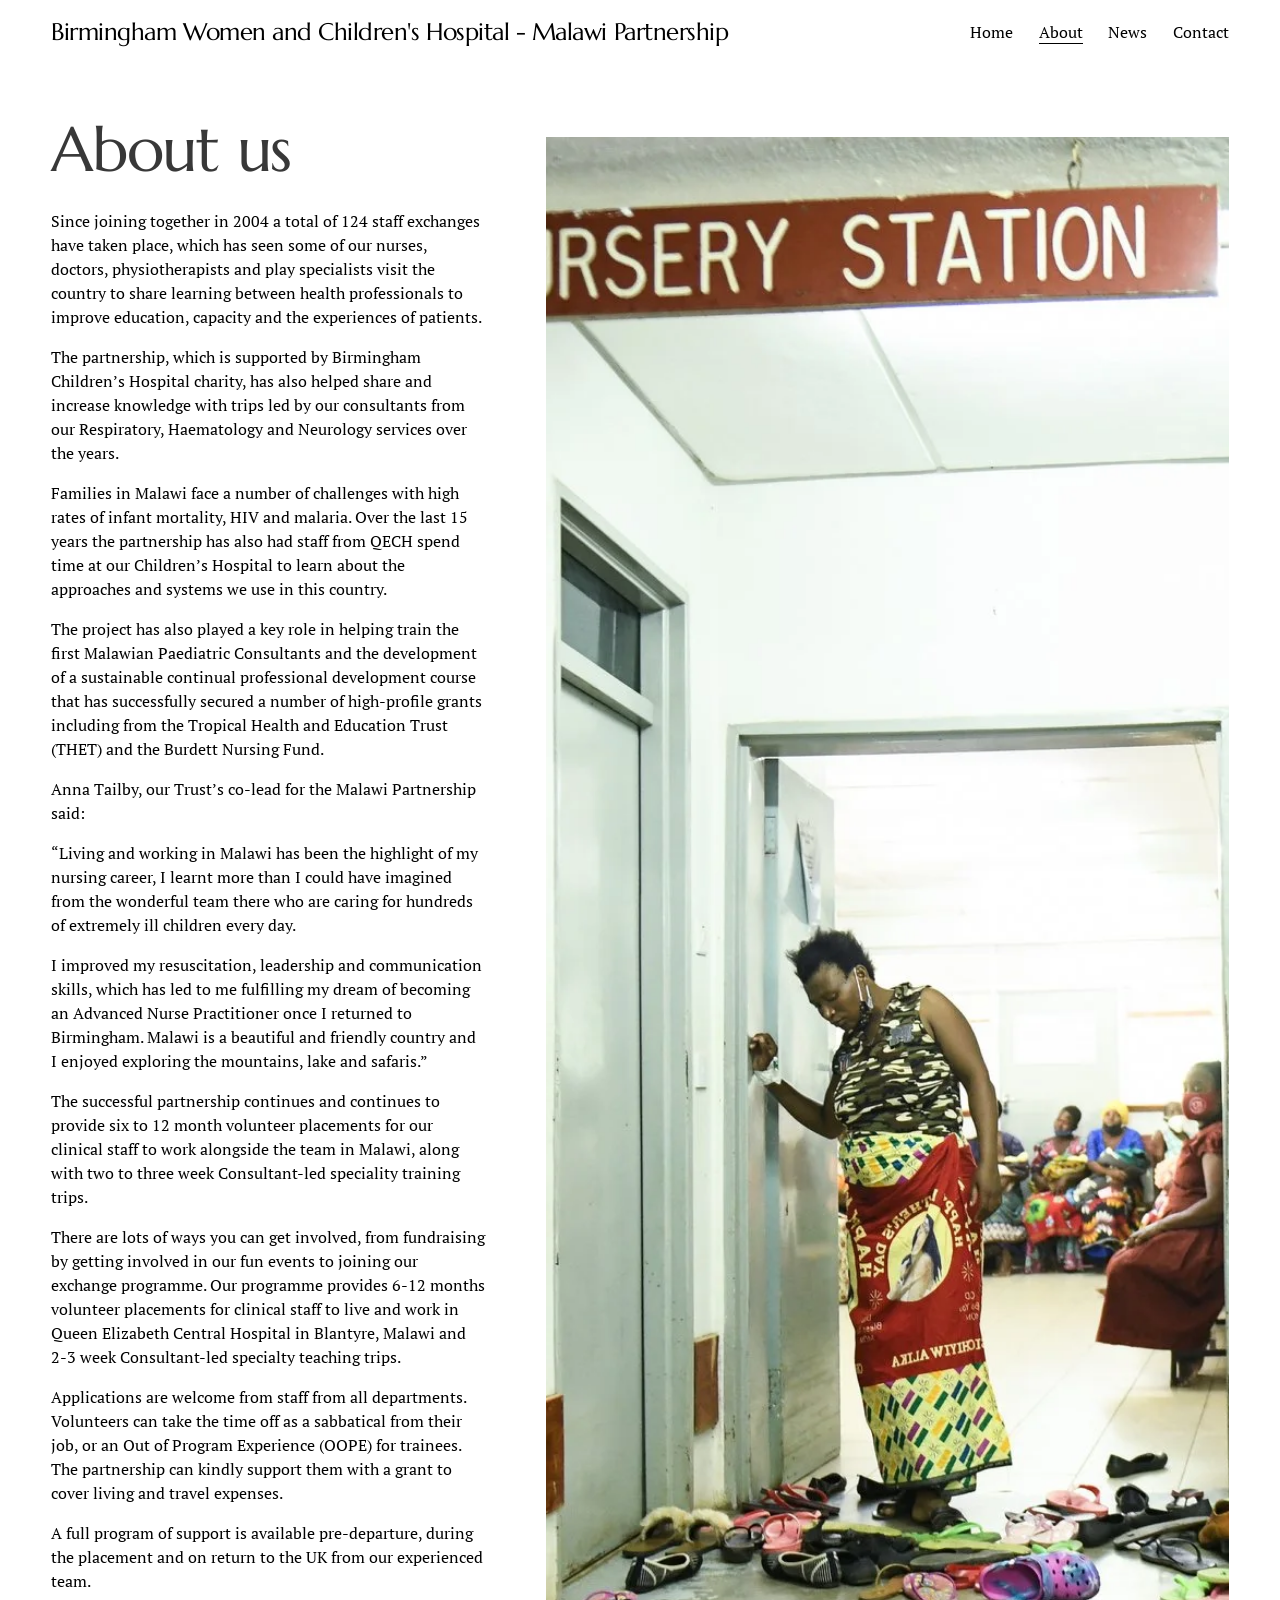
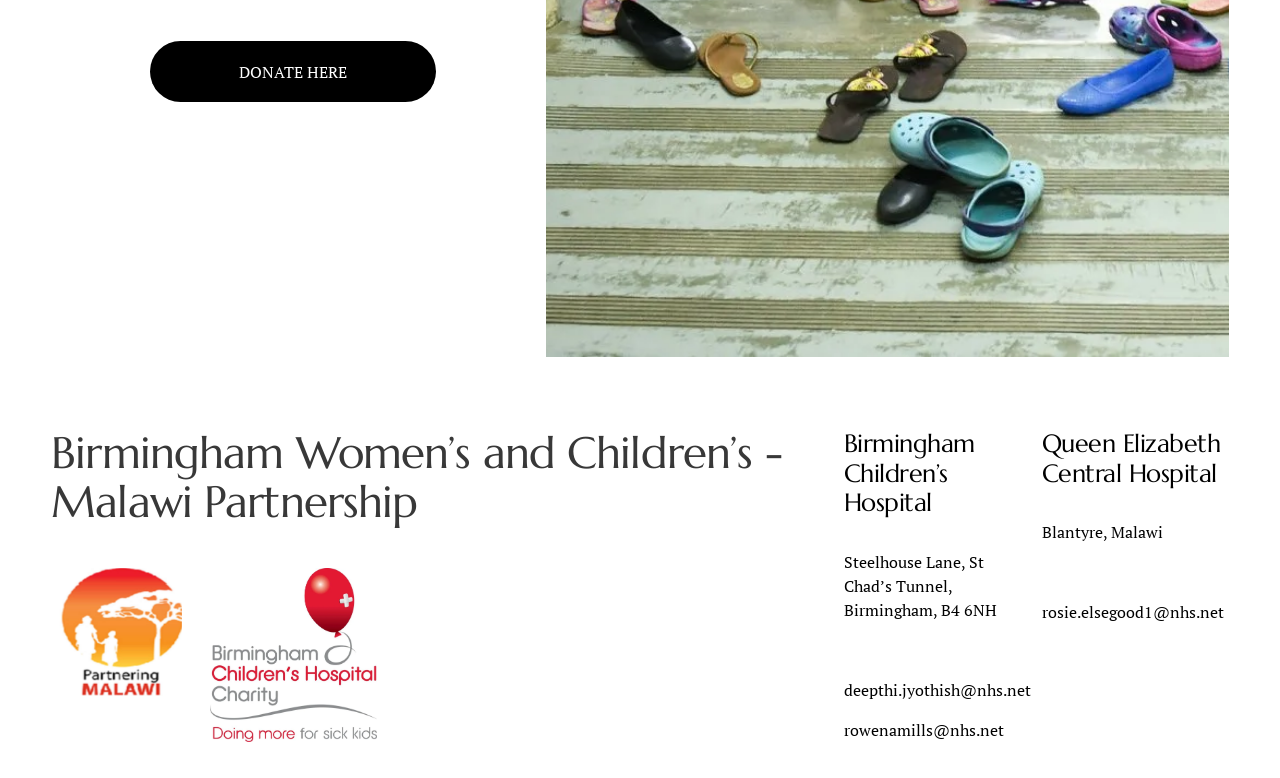
==== about.html @ 6887bc65 "First commit" ====
<!doctype html>
<html xmlns:og="http://opengraphprotocol.org/schema/" xmlns:fb="http://www.facebook.com/2008/fbml" lang="en-GB"  >
  <head>
	<base href="">
	<script src="js/rerouter.js"></script>
    <meta http-equiv="X-UA-Compatible" content="IE=edge,chrome=1">
    <meta name="viewport" content="width=device-width, initial-scale=1">
    <!-- birmingham-malawi-partnership -->

<meta charset="utf-8" />
<title>About &mdash; Birmingham Women and Children&#39;s Hospital - Malawi Partnership</title>
<meta http-equiv="Accept-CH" content="Sec-CH-UA-Platform-Version, Sec-CH-UA-Model" /><link rel="icon" type="image/x-icon" href="https://assets.squarespace.com/universal/default-favicon.ico"/>
<link rel="canonical" href="https://www.birmingham-malawi-partnership.org/about"/>
<meta property="og:site_name" content="Birmingham Women and Children's Hospital - Malawi Partnership"/>
<meta property="og:title" content="About &mdash; Birmingham Women and Children&#39;s Hospital - Malawi Partnership"/>
<meta property="og:url" content="https://www.birmingham-malawi-partnership.org/about"/>
<meta property="og:type" content="website"/>
<meta itemprop="name" content="About — Birmingham Women and Children's Hospital - Malawi Partnership"/>
<meta itemprop="url" content="https://www.birmingham-malawi-partnership.org/about"/>
<meta name="twitter:title" content="About — Birmingham Women and Children's Hospital - Malawi Partnership"/>
<meta name="twitter:url" content="https://www.birmingham-malawi-partnership.org/about"/>
<meta name="twitter:card" content="summary"/>
<meta name="description" content="" />
<link rel="preconnect" href="https://images.squarespace-cdn.com">
<link rel="preconnect" href="https://fonts.gstatic.com" crossorigin>
<link rel="stylesheet" href="https://fonts.googleapis.com/css2?family=PT+Serif:ital,wght@0,400;0,700;1,400;1,700&family=Marcellus:ital,wght@0,400"><script type="text/javascript"  defer="true" nomodule="nomodule" src="js/legacy.js"></script>
<script type="text/javascript"  defer="true" src="js/modern.js"></script>
<script data-name="static-context">Static = window.Static || {}; Static.SQUARESPACE_CONTEXT = {"betaFeatureFlags":["scripts_defer","i18n_beta_website_locales","marketing_automations","enable_modernized_pdp_m3_fluid","commerce_product_payment_plan_editing","override_block_styles","campaigns_discount_section_in_automations","campaigns_new_image_layout_picker","modernized-pdp-m2-enabled","member_areas_feature","campaigns_thumbnail_layout","campaigns_table_v2","output_template_css_assets","campaigns_import_discounts","nested_categories","campaigns_discount_section_in_blasts","enable_modernized_pdp_m3_layout_ux","new_stacked_index","contacts_and_campaigns_redesign","campaigns_merch_state","marketing_landing_page","supports_versioned_template_assets","enable_form_submission_trigger"],"facebookAppId":"314192535267336","facebookApiVersion":"v6.0","rollups":{"squarespace-announcement-bar":{"js":"js/announcement-bar-b056928bddd21684-min.en-us.js"},"squarespace-audio-player":{"css":"css/audio-player-b05f5197a871c566-min.en-us.css","js":"js/audio-player-49efcf65f7ca7399-min.en-us.js"},"squarespace-blog-collection-list":{"css":"css/blog-collection-list-b4046463b72f34e2-min.en-us.css","js":"js/blog-collection-list-d5bd5d2a1524b858-min.en-us.js"},"squarespace-calendar-block-renderer":{"css":"css/calendar-block-renderer-c3fef2a497c8e56b-min.en-us.css","js":"js/calendar-block-renderer-0735ecef0ff58c21-min.en-us.js"},"squarespace-chartjs-helpers":{"css":"css/chartjs-helpers-96b256171ee039c1-min.en-us.css","js":"js/chartjs-helpers-0f6610ea3f198027-min.en-us.js"},"squarespace-comments":{"css":"css/comments-8e298f33f95e082a-min.en-us.css","js":"js/comments-f638e1ec9f66542d-min.en-us.js"},"squarespace-custom-css-popup":{"css":"css/custom-css-popup-ff18e0c82ceca947-min.en-us.css","js":"js/custom-css-popup-ec74d344337ee615-min.en-us.js"},"squarespace-dialog":{"css":"css/dialog-86aacd645d83874c-min.en-us.css","js":"js/dialog-59b16cdf99ed257a-min.en-us.js"},"squarespace-events-collection":{"css":"css/events-collection-c3fef2a497c8e56b-min.en-us.css","js":"js/events-collection-2857320e1e5c65a4-min.en-us.js"},"squarespace-form-rendering-utils":{"js":"js/form-rendering-utils-5c7bdd040287ed58-min.en-us.js"},"squarespace-forms":{"css":"css/forms-0afd3c6ac30bbab1-min.en-us.css","js":"js/forms-a2deb49ca271661d-min.en-us.js"},"squarespace-gallery-collection-list":{"css":"css/gallery-collection-list-b4046463b72f34e2-min.en-us.css","js":"js/gallery-collection-list-580b9da0957167a8-min.en-us.js"},"squarespace-image-zoom":{"css":"css/image-zoom-b4046463b72f34e2-min.en-us.css","js":"js/image-zoom-52dbe9048953f4ac-min.en-us.js"},"squarespace-pinterest":{"css":"css/pinterest-b4046463b72f34e2-min.en-us.css","js":"js/pinterest-ae09d87a0586f391-min.en-us.js"},"squarespace-popup-overlay":{"css":"css/popup-overlay-b742b752f5880972-min.en-us.css","js":"js/popup-overlay-f4152c871c9e6340-min.en-us.js"},"squarespace-product-quick-view":{"css":"css/product-quick-view-0afd3c6ac30bbab1-min.en-us.css","js":"js/product-quick-view-a4680169fae27262-min.en-us.js"},"squarespace-products-collection-item-v2":{"css":"css/products-collection-item-v2-b4046463b72f34e2-min.en-us.css","js":"js/products-collection-item-v2-c2ab0e31b1585540-min.en-us.js"},"squarespace-products-collection-list-v2":{"css":"css/products-collection-list-v2-b4046463b72f34e2-min.en-us.css","js":"js/products-collection-list-v2-c476cb19fc080a16-min.en-us.js"},"squarespace-search-page":{"css":"css/search-page-90a67fc09b9b32c6-min.en-us.css","js":"js/search-page-6ca7f7aadef2813f-min.en-us.js"},"squarespace-search-preview":{"js":"js/search-preview-be5a22a80185d3cb-min.en-us.js"},"squarespace-simple-liking":{"css":"css/simple-liking-701bf8bbc05ec6aa-min.en-us.css","js":"js/simple-liking-a5d16f553c1269c6-min.en-us.js"},"squarespace-social-buttons":{"css":"css/social-buttons-95032e5fa98e47a5-min.en-us.css","js":"js/social-buttons-c31a45bc9487f0e7-min.en-us.js"},"squarespace-tourdates":{"css":"css/tourdates-b4046463b72f34e2-min.en-us.css","js":"js/tourdates-073b310093de2c66-min.en-us.js"},"squarespace-website-overlays-manager":{"css":"css/website-overlays-manager-07ea5a4e004e6710-min.en-us.css","js":"js/website-overlays-manager-48cf17dee1b1d1bb-min.en-us.js"}},"pageType":2,"website":{"id":"6856afe173c5ba2dd47fcc22","identifier":"birmingham-malawi-partnership","websiteType":1,"contentModifiedOn":1768298307975,"cloneable":false,"hasBeenCloneable":false,"siteStatus":{},"language":"en-GB","translationLocale":"en-US","formattingLocale":"en-GB","timeZone":"Europe/London","machineTimeZoneOffset":3600000,"timeZoneOffset":3600000,"timeZoneAbbr":"BST","siteTitle":"Birmingham Women and Children's Hospital - Malawi Partnership","fullSiteTitle":"About \u2014 Birmingham Women and Children's Hospital - Malawi Partnership","siteDescription":"","location":{},"shareButtonOptions":{"7":true,"3":true,"4":true,"2":true,"1":true,"6":true,"8":true},"authenticUrl":"https://www.birmingham-malawi-partnership.org","internalUrl":"https://birmingham-malawi-partnership.squarespace.com","baseUrl":"https://www.birmingham-malawi-partnership.org","primaryDomain":"www.birmingham-malawi-partnership.org","sslSetting":3,"isHstsEnabled":true,"typekitId":"","statsMigrated":false,"imageMetadataProcessingEnabled":false,"screenshotId":"c80ab83e7de138c8a69d9ac1f3ed82a0ae70d6155fa1c701d5bd5a575b24253e","captchaSettings":{"enabledForDonations":false},"showOwnerLogin":false},"websiteSettings":{"id":"6856afe173c5ba2dd47fcc24","websiteId":"6856afe173c5ba2dd47fcc22","subjects":[],"country":"GB","state":"SCT","simpleLikingEnabled":true,"mobileInfoBarSettings":{"isContactEmailEnabled":false,"isContactPhoneNumberEnabled":false,"isLocationEnabled":false,"isBusinessHoursEnabled":false},"announcementBarSettings":{},"commentLikesAllowed":true,"commentAnonAllowed":true,"commentThreaded":true,"commentApprovalRequired":false,"commentAvatarsOn":true,"commentSortType":2,"commentFlagThreshold":0,"commentFlagsAllowed":true,"commentEnableByDefault":true,"commentDisableAfterDaysDefault":0,"disqusShortname":"","commentsEnabled":false,"businessHours":{},"storeSettings":{"returnPolicy":null,"termsOfService":null,"privacyPolicy":null,"expressCheckout":false,"continueShoppingLinkUrl":"/","useLightCart":false,"showNoteField":false,"shippingCountryDefaultValue":"US","billToShippingDefaultValue":false,"showShippingPhoneNumber":true,"isShippingPhoneRequired":false,"showBillingPhoneNumber":true,"isBillingPhoneRequired":false,"currenciesSupported":["USD","CAD","GBP","AUD","EUR","CHF","NOK","SEK","DKK","NZD","SGD","MXN","HKD","CZK","ILS","MYR","RUB","PHP","PLN","THB","BRL","ARS","COP","IDR","INR","JPY","ZAR"],"defaultCurrency":"USD","selectedCurrency":"GBP","measurementStandard":1,"showCustomCheckoutForm":false,"checkoutPageMarketingOptInEnabled":true,"enableMailingListOptInByDefault":false,"sameAsRetailLocation":false,"merchandisingSettings":{"scarcityEnabledOnProductItems":false,"scarcityEnabledOnProductBlocks":false,"scarcityMessageType":"DEFAULT_SCARCITY_MESSAGE","scarcityThreshold":10,"multipleQuantityAllowedForServices":true,"restockNotificationsEnabled":false,"restockNotificationsMailingListSignUpEnabled":false,"relatedProductsEnabled":false,"relatedProductsOrdering":"random","soldOutVariantsDropdownDisabled":false,"productComposerOptedIn":false,"productComposerABTestOptedOut":false,"productReviewsEnabled":false},"minimumOrderSubtotalEnabled":false,"minimumOrderSubtotal":{"currency":"GBP","value":"0.00"},"addToCartConfirmationType":2,"isLive":false,"multipleQuantityAllowedForServices":true},"useEscapeKeyToLogin":false,"ssBadgeType":1,"ssBadgePosition":4,"ssBadgeVisibility":1,"ssBadgeDevices":1,"pinterestOverlayOptions":{"mode":"disabled"},"userAccountsSettings":{"loginAllowed":true,"signupAllowed":true}},"cookieSettings":{"isCookieBannerEnabled":false,"isRestrictiveCookiePolicyEnabled":false,"cookieBannerText":"","cookieBannerTheme":"","cookieBannerVariant":"","cookieBannerPosition":"","cookieBannerCtaVariant":"","cookieBannerCtaText":"","cookieBannerAcceptType":"OPT_IN","cookieBannerOptOutCtaText":"","cookieBannerHasOptOut":false,"cookieBannerHasManageCookies":true,"cookieBannerManageCookiesLabel":"","cookieBannerSavedPreferencesText":"","cookieBannerSavedPreferencesLayout":"PILL"},"websiteCloneable":false,"collection":{"title":"About","id":"6856b0da007d3d4b82acdb44","fullUrl":"/about","type":10,"permissionType":1},"subscribed":false,"appDomain":"squarespace.com","templateTweakable":true,"tweakJSON":{"form-use-theme-colors":"true","header-logo-height":"55px","header-mobile-logo-max-height":"30px","header-vert-padding":"1.4vw","header-width":"Inset","maxPageWidth":"1400px","mobile-header-vert-padding":"6vw","pagePadding":"4vw","tweak-blog-alternating-side-by-side-image-aspect-ratio":"1:1 Square","tweak-blog-alternating-side-by-side-image-spacing":"6%","tweak-blog-alternating-side-by-side-meta-spacing":"20px","tweak-blog-alternating-side-by-side-primary-meta":"Categories","tweak-blog-alternating-side-by-side-read-more-spacing":"20px","tweak-blog-alternating-side-by-side-secondary-meta":"Date","tweak-blog-basic-grid-columns":"3","tweak-blog-basic-grid-image-aspect-ratio":"3:2 Standard","tweak-blog-basic-grid-image-spacing":"35px","tweak-blog-basic-grid-meta-spacing":"25px","tweak-blog-basic-grid-primary-meta":"Categories","tweak-blog-basic-grid-read-more-spacing":"20px","tweak-blog-basic-grid-secondary-meta":"Date","tweak-blog-item-custom-width":"50","tweak-blog-item-show-author-profile":"false","tweak-blog-item-width":"Medium","tweak-blog-masonry-columns":"2","tweak-blog-masonry-horizontal-spacing":"30px","tweak-blog-masonry-image-spacing":"20px","tweak-blog-masonry-meta-spacing":"20px","tweak-blog-masonry-primary-meta":"Categories","tweak-blog-masonry-read-more-spacing":"20px","tweak-blog-masonry-secondary-meta":"Date","tweak-blog-masonry-vertical-spacing":"30px","tweak-blog-side-by-side-image-aspect-ratio":"1:1 Square","tweak-blog-side-by-side-image-spacing":"6%","tweak-blog-side-by-side-meta-spacing":"20px","tweak-blog-side-by-side-primary-meta":"Categories","tweak-blog-side-by-side-read-more-spacing":"20px","tweak-blog-side-by-side-secondary-meta":"Date","tweak-blog-single-column-image-spacing":"50px","tweak-blog-single-column-meta-spacing":"30px","tweak-blog-single-column-primary-meta":"Categories","tweak-blog-single-column-read-more-spacing":"15px","tweak-blog-single-column-secondary-meta":"Date","tweak-events-stacked-show-thumbnails":"true","tweak-events-stacked-thumbnail-size":"3:2 Standard","tweak-fixed-header":"false","tweak-fixed-header-style":"Basic","tweak-global-animations-animation-curve":"ease","tweak-global-animations-animation-delay":"0.6s","tweak-global-animations-animation-duration":"0.65s","tweak-global-animations-animation-style":"fade","tweak-global-animations-animation-type":"none","tweak-global-animations-complexity-level":"detailed","tweak-global-animations-enabled":"false","tweak-portfolio-grid-basic-custom-height":"50","tweak-portfolio-grid-overlay-custom-height":"50","tweak-portfolio-hover-follow-acceleration":"10%","tweak-portfolio-hover-follow-animation-duration":"Fast","tweak-portfolio-hover-follow-animation-type":"Fade","tweak-portfolio-hover-follow-delimiter":"Bullet","tweak-portfolio-hover-follow-front":"false","tweak-portfolio-hover-follow-layout":"Inline","tweak-portfolio-hover-follow-size":"50","tweak-portfolio-hover-follow-text-spacing-x":"1.5","tweak-portfolio-hover-follow-text-spacing-y":"1.5","tweak-portfolio-hover-static-animation-duration":"Fast","tweak-portfolio-hover-static-animation-type":"Fade","tweak-portfolio-hover-static-delimiter":"Hyphen","tweak-portfolio-hover-static-front":"true","tweak-portfolio-hover-static-layout":"Inline","tweak-portfolio-hover-static-size":"50","tweak-portfolio-hover-static-text-spacing-x":"1.5","tweak-portfolio-hover-static-text-spacing-y":"1.5","tweak-portfolio-index-background-animation-duration":"Medium","tweak-portfolio-index-background-animation-type":"Fade","tweak-portfolio-index-background-custom-height":"50","tweak-portfolio-index-background-delimiter":"None","tweak-portfolio-index-background-height":"Large","tweak-portfolio-index-background-horizontal-alignment":"Center","tweak-portfolio-index-background-link-format":"Stacked","tweak-portfolio-index-background-persist":"false","tweak-portfolio-index-background-vertical-alignment":"Middle","tweak-portfolio-index-background-width":"Full","tweak-transparent-header":"true"},"templateId":"5c5a519771c10ba3470d8101","templateVersion":"7.1","pageFeatures":[1,2,4],"gmRenderKey":"QUl6YVN5Q0JUUk9xNkx1dkZfSUUxcjQ2LVQ0QWVUU1YtMGQ3bXk4","templateScriptsRootUrl":"https://static1.squarespace.com/static/vta/5c5a519771c10ba3470d8101/scripts/","impersonatedSession":false,"tzData":{"zones":[[0,"EU","GMT/BST",null]],"rules":{"EU":[[1981,"max",null,"Mar","lastSun","1:00u","1:00","S"],[1996,"max",null,"Oct","lastSun","1:00u","0",null]]}},"showAnnouncementBar":false,"recaptchaEnterpriseContext":{"recaptchaEnterpriseSiteKey":"6LdDFQwjAAAAAPigEvvPgEVbb7QBm-TkVJdDTlAv"},"i18nContext":{"timeZoneData":{"id":"Europe/London","name":"Greenwich Mean Time"}},"env":"PRODUCTION","visitorFormContext":{"formFieldFormats":{"initialNameOrder":"GIVEN_FIRST","initialPhoneFormat":{"id":0,"type":"PHONE_NUMBER","country":"GB","labelLocale":"en-US","fields":[{"type":"FIELD","label":"1","identifier":"1","length":4,"required":false,"metadata":{}},{"type":"SEPARATOR","label":" ","identifier":"Space","length":0,"required":false,"metadata":{}},{"type":"FIELD","label":"2","identifier":"2","length":16,"required":false,"metadata":{}}]},"countries":[{"name":"Afghanistan","code":"AF","phoneCode":"+93"},{"name":"\u00C5land Islands","code":"AX","phoneCode":"+358"},{"name":"Albania","code":"AL","phoneCode":"+355"},{"name":"Algeria","code":"DZ","phoneCode":"+213"},{"name":"American Samoa","code":"AS","phoneCode":"+1"},{"name":"Andorra","code":"AD","phoneCode":"+376"},{"name":"Angola","code":"AO","phoneCode":"+244"},{"name":"Anguilla","code":"AI","phoneCode":"+1"},{"name":"Antigua & Barbuda","code":"AG","phoneCode":"+1"},{"name":"Argentina","code":"AR","phoneCode":"+54"},{"name":"Armenia","code":"AM","phoneCode":"+374"},{"name":"Aruba","code":"AW","phoneCode":"+297"},{"name":"Ascension Island","code":"AC","phoneCode":"+247"},{"name":"Australia","code":"AU","phoneCode":"+61"},{"name":"Austria","code":"AT","phoneCode":"+43"},{"name":"Azerbaijan","code":"AZ","phoneCode":"+994"},{"name":"Bahamas","code":"BS","phoneCode":"+1"},{"name":"Bahrain","code":"BH","phoneCode":"+973"},{"name":"Bangladesh","code":"BD","phoneCode":"+880"},{"name":"Barbados","code":"BB","phoneCode":"+1"},{"name":"Belarus","code":"BY","phoneCode":"+375"},{"name":"Belgium","code":"BE","phoneCode":"+32"},{"name":"Belize","code":"BZ","phoneCode":"+501"},{"name":"Benin","code":"BJ","phoneCode":"+229"},{"name":"Bermuda","code":"BM","phoneCode":"+1"},{"name":"Bhutan","code":"BT","phoneCode":"+975"},{"name":"Bolivia","code":"BO","phoneCode":"+591"},{"name":"Bosnia & Herzegovina","code":"BA","phoneCode":"+387"},{"name":"Botswana","code":"BW","phoneCode":"+267"},{"name":"Brazil","code":"BR","phoneCode":"+55"},{"name":"British Indian Ocean Territory","code":"IO","phoneCode":"+246"},{"name":"British Virgin Islands","code":"VG","phoneCode":"+1"},{"name":"Brunei","code":"BN","phoneCode":"+673"},{"name":"Bulgaria","code":"BG","phoneCode":"+359"},{"name":"Burkina Faso","code":"BF","phoneCode":"+226"},{"name":"Burundi","code":"BI","phoneCode":"+257"},{"name":"Cambodia","code":"KH","phoneCode":"+855"},{"name":"Cameroon","code":"CM","phoneCode":"+237"},{"name":"Canada","code":"CA","phoneCode":"+1"},{"name":"Cape Verde","code":"CV","phoneCode":"+238"},{"name":"Caribbean Netherlands","code":"BQ","phoneCode":"+599"},{"name":"Cayman Islands","code":"KY","phoneCode":"+1"},{"name":"Central African Republic","code":"CF","phoneCode":"+236"},{"name":"Chad","code":"TD","phoneCode":"+235"},{"name":"Chile","code":"CL","phoneCode":"+56"},{"name":"China","code":"CN","phoneCode":"+86"},{"name":"Christmas Island","code":"CX","phoneCode":"+61"},{"name":"Cocos (Keeling) Islands","code":"CC","phoneCode":"+61"},{"name":"Colombia","code":"CO","phoneCode":"+57"},{"name":"Comoros","code":"KM","phoneCode":"+269"},{"name":"Congo - Brazzaville","code":"CG","phoneCode":"+242"},{"name":"Congo - Kinshasa","code":"CD","phoneCode":"+243"},{"name":"Cook Islands","code":"CK","phoneCode":"+682"},{"name":"Costa Rica","code":"CR","phoneCode":"+506"},{"name":"C\u00F4te d\u2019Ivoire","code":"CI","phoneCode":"+225"},{"name":"Croatia","code":"HR","phoneCode":"+385"},{"name":"Cuba","code":"CU","phoneCode":"+53"},{"name":"Cura\u00E7ao","code":"CW","phoneCode":"+599"},{"name":"Cyprus","code":"CY","phoneCode":"+357"},{"name":"Czechia","code":"CZ","phoneCode":"+420"},{"name":"Denmark","code":"DK","phoneCode":"+45"},{"name":"Djibouti","code":"DJ","phoneCode":"+253"},{"name":"Dominica","code":"DM","phoneCode":"+1"},{"name":"Dominican Republic","code":"DO","phoneCode":"+1"},{"name":"Ecuador","code":"EC","phoneCode":"+593"},{"name":"Egypt","code":"EG","phoneCode":"+20"},{"name":"El Salvador","code":"SV","phoneCode":"+503"},{"name":"Equatorial Guinea","code":"GQ","phoneCode":"+240"},{"name":"Eritrea","code":"ER","phoneCode":"+291"},{"name":"Estonia","code":"EE","phoneCode":"+372"},{"name":"Eswatini","code":"SZ","phoneCode":"+268"},{"name":"Ethiopia","code":"ET","phoneCode":"+251"},{"name":"Falkland Islands","code":"FK","phoneCode":"+500"},{"name":"Faroe Islands","code":"FO","phoneCode":"+298"},{"name":"Fiji","code":"FJ","phoneCode":"+679"},{"name":"Finland","code":"FI","phoneCode":"+358"},{"name":"France","code":"FR","phoneCode":"+33"},{"name":"French Guiana","code":"GF","phoneCode":"+594"},{"name":"French Polynesia","code":"PF","phoneCode":"+689"},{"name":"Gabon","code":"GA","phoneCode":"+241"},{"name":"Gambia","code":"GM","phoneCode":"+220"},{"name":"Georgia","code":"GE","phoneCode":"+995"},{"name":"Germany","code":"DE","phoneCode":"+49"},{"name":"Ghana","code":"GH","phoneCode":"+233"},{"name":"Gibraltar","code":"GI","phoneCode":"+350"},{"name":"Greece","code":"GR","phoneCode":"+30"},{"name":"Greenland","code":"GL","phoneCode":"+299"},{"name":"Grenada","code":"GD","phoneCode":"+1"},{"name":"Guadeloupe","code":"GP","phoneCode":"+590"},{"name":"Guam","code":"GU","phoneCode":"+1"},{"name":"Guatemala","code":"GT","phoneCode":"+502"},{"name":"Guernsey","code":"GG","phoneCode":"+44"},{"name":"Guinea","code":"GN","phoneCode":"+224"},{"name":"Guinea-Bissau","code":"GW","phoneCode":"+245"},{"name":"Guyana","code":"GY","phoneCode":"+592"},{"name":"Haiti","code":"HT","phoneCode":"+509"},{"name":"Honduras","code":"HN","phoneCode":"+504"},{"name":"Hong Kong SAR China","code":"HK","phoneCode":"+852"},{"name":"Hungary","code":"HU","phoneCode":"+36"},{"name":"Iceland","code":"IS","phoneCode":"+354"},{"name":"India","code":"IN","phoneCode":"+91"},{"name":"Indonesia","code":"ID","phoneCode":"+62"},{"name":"Iran","code":"IR","phoneCode":"+98"},{"name":"Iraq","code":"IQ","phoneCode":"+964"},{"name":"Ireland","code":"IE","phoneCode":"+353"},{"name":"Isle of Man","code":"IM","phoneCode":"+44"},{"name":"Israel","code":"IL","phoneCode":"+972"},{"name":"Italy","code":"IT","phoneCode":"+39"},{"name":"Jamaica","code":"JM","phoneCode":"+1"},{"name":"Japan","code":"JP","phoneCode":"+81"},{"name":"Jersey","code":"JE","phoneCode":"+44"},{"name":"Jordan","code":"JO","phoneCode":"+962"},{"name":"Kazakhstan","code":"KZ","phoneCode":"+7"},{"name":"Kenya","code":"KE","phoneCode":"+254"},{"name":"Kiribati","code":"KI","phoneCode":"+686"},{"name":"Kosovo","code":"XK","phoneCode":"+383"},{"name":"Kuwait","code":"KW","phoneCode":"+965"},{"name":"Kyrgyzstan","code":"KG","phoneCode":"+996"},{"name":"Laos","code":"LA","phoneCode":"+856"},{"name":"Latvia","code":"LV","phoneCode":"+371"},{"name":"Lebanon","code":"LB","phoneCode":"+961"},{"name":"Lesotho","code":"LS","phoneCode":"+266"},{"name":"Liberia","code":"LR","phoneCode":"+231"},{"name":"Libya","code":"LY","phoneCode":"+218"},{"name":"Liechtenstein","code":"LI","phoneCode":"+423"},{"name":"Lithuania","code":"LT","phoneCode":"+370"},{"name":"Luxembourg","code":"LU","phoneCode":"+352"},{"name":"Macao SAR China","code":"MO","phoneCode":"+853"},{"name":"Madagascar","code":"MG","phoneCode":"+261"},{"name":"Malawi","code":"MW","phoneCode":"+265"},{"name":"Malaysia","code":"MY","phoneCode":"+60"},{"name":"Maldives","code":"MV","phoneCode":"+960"},{"name":"Mali","code":"ML","phoneCode":"+223"},{"name":"Malta","code":"MT","phoneCode":"+356"},{"name":"Marshall Islands","code":"MH","phoneCode":"+692"},{"name":"Martinique","code":"MQ","phoneCode":"+596"},{"name":"Mauritania","code":"MR","phoneCode":"+222"},{"name":"Mauritius","code":"MU","phoneCode":"+230"},{"name":"Mayotte","code":"YT","phoneCode":"+262"},{"name":"Mexico","code":"MX","phoneCode":"+52"},{"name":"Micronesia","code":"FM","phoneCode":"+691"},{"name":"Moldova","code":"MD","phoneCode":"+373"},{"name":"Monaco","code":"MC","phoneCode":"+377"},{"name":"Mongolia","code":"MN","phoneCode":"+976"},{"name":"Montenegro","code":"ME","phoneCode":"+382"},{"name":"Montserrat","code":"MS","phoneCode":"+1"},{"name":"Morocco","code":"MA","phoneCode":"+212"},{"name":"Mozambique","code":"MZ","phoneCode":"+258"},{"name":"Myanmar (Burma)","code":"MM","phoneCode":"+95"},{"name":"Namibia","code":"NA","phoneCode":"+264"},{"name":"Nauru","code":"NR","phoneCode":"+674"},{"name":"Nepal","code":"NP","phoneCode":"+977"},{"name":"Netherlands","code":"NL","phoneCode":"+31"},{"name":"New Caledonia","code":"NC","phoneCode":"+687"},{"name":"New Zealand","code":"NZ","phoneCode":"+64"},{"name":"Nicaragua","code":"NI","phoneCode":"+505"},{"name":"Niger","code":"NE","phoneCode":"+227"},{"name":"Nigeria","code":"NG","phoneCode":"+234"},{"name":"Niue","code":"NU","phoneCode":"+683"},{"name":"Norfolk Island","code":"NF","phoneCode":"+672"},{"name":"Northern Mariana Islands","code":"MP","phoneCode":"+1"},{"name":"North Korea","code":"KP","phoneCode":"+850"},{"name":"North Macedonia","code":"MK","phoneCode":"+389"},{"name":"Norway","code":"NO","phoneCode":"+47"},{"name":"Oman","code":"OM","phoneCode":"+968"},{"name":"Pakistan","code":"PK","phoneCode":"+92"},{"name":"Palau","code":"PW","phoneCode":"+680"},{"name":"Palestinian Territories","code":"PS","phoneCode":"+970"},{"name":"Panama","code":"PA","phoneCode":"+507"},{"name":"Papua New Guinea","code":"PG","phoneCode":"+675"},{"name":"Paraguay","code":"PY","phoneCode":"+595"},{"name":"Peru","code":"PE","phoneCode":"+51"},{"name":"Philippines","code":"PH","phoneCode":"+63"},{"name":"Poland","code":"PL","phoneCode":"+48"},{"name":"Portugal","code":"PT","phoneCode":"+351"},{"name":"Puerto Rico","code":"PR","phoneCode":"+1"},{"name":"Qatar","code":"QA","phoneCode":"+974"},{"name":"R\u00E9union","code":"RE","phoneCode":"+262"},{"name":"Romania","code":"RO","phoneCode":"+40"},{"name":"Russia","code":"RU","phoneCode":"+7"},{"name":"Rwanda","code":"RW","phoneCode":"+250"},{"name":"Samoa","code":"WS","phoneCode":"+685"},{"name":"San Marino","code":"SM","phoneCode":"+378"},{"name":"S\u00E3o Tom\u00E9 & Pr\u00EDncipe","code":"ST","phoneCode":"+239"},{"name":"Saudi Arabia","code":"SA","phoneCode":"+966"},{"name":"Senegal","code":"SN","phoneCode":"+221"},{"name":"Serbia","code":"RS","phoneCode":"+381"},{"name":"Seychelles","code":"SC","phoneCode":"+248"},{"name":"Sierra Leone","code":"SL","phoneCode":"+232"},{"name":"Singapore","code":"SG","phoneCode":"+65"},{"name":"Sint Maarten","code":"SX","phoneCode":"+1"},{"name":"Slovakia","code":"SK","phoneCode":"+421"},{"name":"Slovenia","code":"SI","phoneCode":"+386"},{"name":"Solomon Islands","code":"SB","phoneCode":"+677"},{"name":"Somalia","code":"SO","phoneCode":"+252"},{"name":"South Africa","code":"ZA","phoneCode":"+27"},{"name":"South Korea","code":"KR","phoneCode":"+82"},{"name":"South Sudan","code":"SS","phoneCode":"+211"},{"name":"Spain","code":"ES","phoneCode":"+34"},{"name":"Sri Lanka","code":"LK","phoneCode":"+94"},{"name":"St. Barth\u00E9lemy","code":"BL","phoneCode":"+590"},{"name":"St. Helena","code":"SH","phoneCode":"+290"},{"name":"St. Kitts & Nevis","code":"KN","phoneCode":"+1"},{"name":"St. Lucia","code":"LC","phoneCode":"+1"},{"name":"St. Martin","code":"MF","phoneCode":"+590"},{"name":"St. Pierre & Miquelon","code":"PM","phoneCode":"+508"},{"name":"St. Vincent & Grenadines","code":"VC","phoneCode":"+1"},{"name":"Sudan","code":"SD","phoneCode":"+249"},{"name":"Suriname","code":"SR","phoneCode":"+597"},{"name":"Svalbard & Jan Mayen","code":"SJ","phoneCode":"+47"},{"name":"Sweden","code":"SE","phoneCode":"+46"},{"name":"Switzerland","code":"CH","phoneCode":"+41"},{"name":"Syria","code":"SY","phoneCode":"+963"},{"name":"Taiwan","code":"TW","phoneCode":"+886"},{"name":"Tajikistan","code":"TJ","phoneCode":"+992"},{"name":"Tanzania","code":"TZ","phoneCode":"+255"},{"name":"Thailand","code":"TH","phoneCode":"+66"},{"name":"Timor-Leste","code":"TL","phoneCode":"+670"},{"name":"Togo","code":"TG","phoneCode":"+228"},{"name":"Tokelau","code":"TK","phoneCode":"+690"},{"name":"Tonga","code":"TO","phoneCode":"+676"},{"name":"Trinidad & Tobago","code":"TT","phoneCode":"+1"},{"name":"Tristan da Cunha","code":"TA","phoneCode":"+290"},{"name":"Tunisia","code":"TN","phoneCode":"+216"},{"name":"T\u00FCrkiye","code":"TR","phoneCode":"+90"},{"name":"Turkmenistan","code":"TM","phoneCode":"+993"},{"name":"Turks & Caicos Islands","code":"TC","phoneCode":"+1"},{"name":"Tuvalu","code":"TV","phoneCode":"+688"},{"name":"U.S. Virgin Islands","code":"VI","phoneCode":"+1"},{"name":"Uganda","code":"UG","phoneCode":"+256"},{"name":"Ukraine","code":"UA","phoneCode":"+380"},{"name":"United Arab Emirates","code":"AE","phoneCode":"+971"},{"name":"United Kingdom","code":"GB","phoneCode":"+44"},{"name":"United States","code":"US","phoneCode":"+1"},{"name":"Uruguay","code":"UY","phoneCode":"+598"},{"name":"Uzbekistan","code":"UZ","phoneCode":"+998"},{"name":"Vanuatu","code":"VU","phoneCode":"+678"},{"name":"Vatican City","code":"VA","phoneCode":"+39"},{"name":"Venezuela","code":"VE","phoneCode":"+58"},{"name":"Vietnam","code":"VN","phoneCode":"+84"},{"name":"Wallis & Futuna","code":"WF","phoneCode":"+681"},{"name":"Western Sahara","code":"EH","phoneCode":"+212"},{"name":"Yemen","code":"YE","phoneCode":"+967"},{"name":"Zambia","code":"ZM","phoneCode":"+260"},{"name":"Zimbabwe","code":"ZW","phoneCode":"+263"}],"initialAddressFormat":{"id":0,"type":"ADDRESS","country":"GB","labelLocale":"en","fields":[{"type":"FIELD","label":"Address Line 1","identifier":"Line1","length":0,"required":true,"metadata":{"autocomplete":"address-line1"}},{"type":"SEPARATOR","label":"\n","identifier":"Newline","length":0,"required":false,"metadata":{}},{"type":"FIELD","label":"Address Line 2","identifier":"Line2","length":0,"required":false,"metadata":{"autocomplete":"address-line2"}},{"type":"SEPARATOR","label":"\n","identifier":"Newline","length":0,"required":false,"metadata":{}},{"type":"FIELD","label":"City / Town","identifier":"City","length":0,"required":true,"metadata":{"autocomplete":"address-level1"}},{"type":"SEPARATOR","label":"\n","identifier":"Newline","length":0,"required":false,"metadata":{}},{"type":"FIELD","label":"Postcode","identifier":"Zip","length":0,"required":true,"metadata":{"autocomplete":"postal-code"}}]}},"localizedStrings":{"validation":{"noValidSelection":"A valid selection must be made.","invalidUrl":"Must be a valid URL.","stringTooLong":"Value should have a length no longer than {0}.","containsInvalidKey":"{0} contains an invalid key.","invalidTwitterUsername":"Must be a valid Twitter username.","valueOutsideRange":"Value must be in the range {0} to {1}.","invalidPassword":"Passwords should not contain whitespace.","missingRequiredSubfields":"{0} is missing required subfields: {1}","invalidCurrency":"Currency value should be formatted like 1234 or 123.99.","invalidMapSize":"Value should contain exactly {0} elements.","subfieldsRequired":"All fields in {0} are required.","formSubmissionFailed":"Form submission failed. Review the following information: {0}.","invalidCountryCode":"Country code should have an optional plus and up to 4 digits.","invalidDate":"This is not a real date.","required":"{0} is required.","invalidStringLength":"Value should be {0} characters long.","invalidEmail":"Email addresses should follow the format user@domain.com.","invalidListLength":"Value should be {0} elements long.","allEmpty":"Please fill out at least one form field.","missingRequiredQuestion":"Missing a required question.","invalidQuestion":"Contained an invalid question.","captchaFailure":"Captcha validation failed. Please try again.","stringTooShort":"Value should have a length of at least {0}.","invalid":"{0} is not valid.","formErrors":"Form Errors","containsInvalidValue":"{0} contains an invalid value.","invalidUnsignedNumber":"Numbers must contain only digits and no other characters.","invalidName":"Valid names contain only letters, numbers, spaces, ', or - characters."},"submit":"Submit","status":{"title":"{@} Block","learnMore":"Learn more"},"name":{"firstName":"First Name","lastName":"Last Name"},"lightbox":{"openForm":"Open Form"},"likert":{"agree":"Agree","stronglyDisagree":"Strongly Disagree","disagree":"Disagree","stronglyAgree":"Strongly Agree","neutral":"Neutral"},"time":{"am":"AM","second":"Second","pm":"PM","minute":"Minute","amPm":"AM/PM","hour":"Hour"},"notFound":"Form not found.","date":{"yyyy":"YYYY","year":"Year","mm":"MM","day":"Day","month":"Month","dd":"DD"},"phone":{"country":"Country","number":"Number","prefix":"Prefix","areaCode":"Area Code","line":"Line"},"submitError":"Unable to submit form. Please try again later.","address":{"stateProvince":"State/Province","country":"Country","zipPostalCode":"Zip/Postal Code","address2":"Address 2","address1":"Address 1","city":"City"},"email":{"signUp":"Sign up for news and updates"},"required":"(required)","invalidData":"Invalid form data."}}};</script><script type="text/javascript">SQUARESPACE_ROLLUPS = {};</script>
<script>(function(rollups, name) { if (!rollups[name]) { rollups[name] = {}; } rollups[name].js = ["js/visitor-site-error-reporter-fdfb276a20173335-min.en-us.js"]; })(SQUARESPACE_ROLLUPS, 'squarespace-visitor_site_error_reporter');</script>
<script  src="js/visitor-site-error-reporter-fdfb276a20173335-min.en-us.js" defer ></script><script>(function(rollups, name) { if (!rollups[name]) { rollups[name] = {}; } rollups[name].js = ["js/extract-css-runtime-f765cc45592b8801-min.en-us.js"]; })(SQUARESPACE_ROLLUPS, 'squarespace-extract_css_runtime');</script>
<script  src="js/extract-css-runtime-f765cc45592b8801-min.en-us.js" defer ></script><script>(function(rollups, name) { if (!rollups[name]) { rollups[name] = {}; } rollups[name].js = ["js/extract-css-moment-js-vendor-bdf89e58ccd909c7-min.en-us.js"]; })(SQUARESPACE_ROLLUPS, 'squarespace-extract_css_moment_js_vendor');</script>
<script  src="js/extract-css-moment-js-vendor-bdf89e58ccd909c7-min.en-us.js" defer ></script><script>(function(rollups, name) { if (!rollups[name]) { rollups[name] = {}; } rollups[name].js = ["js/cldr-resource-pack-a48347cd349e6bd9-min.en-us.js"]; })(SQUARESPACE_ROLLUPS, 'squarespace-cldr_resource_pack');</script>
<script  src="js/cldr-resource-pack-a48347cd349e6bd9-min.en-us.js" defer ></script><script>(function(rollups, name) { if (!rollups[name]) { rollups[name] = {}; } rollups[name].js = ["js/common-vendors-stable-219c33e5378d8300-min.en-us.js"]; })(SQUARESPACE_ROLLUPS, 'squarespace-common_vendors_stable');</script>
<script  src="js/common-vendors-stable-219c33e5378d8300-min.en-us.js" defer ></script><script>(function(rollups, name) { if (!rollups[name]) { rollups[name] = {}; } rollups[name].js = ["js/common-vendors-58f76066debe8c3d-min.en-us.js"]; })(SQUARESPACE_ROLLUPS, 'squarespace-common_vendors');</script>
<script  src="js/common-vendors-58f76066debe8c3d-min.en-us.js" defer ></script><script>(function(rollups, name) { if (!rollups[name]) { rollups[name] = {}; } rollups[name].js = ["js/common-f8b36d51777cafac-min.en-us.js"]; })(SQUARESPACE_ROLLUPS, 'squarespace-common');</script>
<script  src="js/common-f8b36d51777cafac-min.en-us.js" defer ></script><script>(function(rollups, name) { if (!rollups[name]) { rollups[name] = {}; } rollups[name].js = ["js/user-account-core-24ffa039deea0a56-min.en-us.js"]; })(SQUARESPACE_ROLLUPS, 'squarespace-user_account_core');</script>
<script  src="js/user-account-core-24ffa039deea0a56-min.en-us.js" defer ></script><script>(function(rollups, name) { if (!rollups[name]) { rollups[name] = {}; } rollups[name].css = ["css/user-account-core-19f1883916dfa9bf-min.en-us.css"]; })(SQUARESPACE_ROLLUPS, 'squarespace-user_account_core');</script>
<link rel="stylesheet" type="text/css" href="css/user-account-core-19f1883916dfa9bf-min.en-us.css"><link rel="stylesheet" type="text/css" href="css/website.components.html.styles.css"/><link rel="stylesheet" type="text/css" href="css/website.components.imagefluid.styles.css"/><link rel="stylesheet" type="text/css" href="css/website.components.button.styles.css"/><script defer src="js/748.js"></script><script defer src="js/image-effect-refracted-circles.js"></script><script defer src="js/image-effect-liquid.js"></script><script defer src="js/image-effect-refracted-lines.js"></script><script defer src="js/9882.js"></script><script defer src="js/8018.js"></script><script defer src="js/website.components.imagefluid.visitor.js"></script><script defer src="js/website.components.html.visitor.js"></script><script defer src="js/website.components.imagefluid.shared.constants.js"></script><script defer src="js/image-effect-film-grain.js"></script><script defer src="js/image-effect-parallax.js"></script><script defer src="js/website.components.button.visitor.js"></script><script type="application/ld+json">{"url":"https://www.birmingham-malawi-partnership.org","name":"Birmingham Women and Children's Hospital - Malawi Partnership","description":"","@context":"http://schema.org","@type":"WebSite"}</script><script type="application/ld+json">{"address":"","openingHours":"","@context":"http://schema.org","@type":"LocalBusiness"}</script><link rel="stylesheet" type="text/css" href="css/site.css"/><link rel="stylesheet" type="text/css" href="css/static.css"/><script>Static.COOKIE_BANNER_CAPABLE = true;</script>
<!-- End of Squarespace Headers -->
    
    
  </head>

  <body
    id="collection-6856b0da007d3d4b82acdb44"
    class="
      tweak-blog-alternating-side-by-side-width-full tweak-blog-alternating-side-by-side-image-aspect-ratio-11-square tweak-blog-alternating-side-by-side-text-alignment-left tweak-blog-alternating-side-by-side-read-more-style-show tweak-blog-alternating-side-by-side-image-text-alignment-middle tweak-blog-alternating-side-by-side-delimiter-bullet tweak-blog-alternating-side-by-side-meta-position-top tweak-blog-alternating-side-by-side-primary-meta-categories tweak-blog-alternating-side-by-side-secondary-meta-date tweak-blog-alternating-side-by-side-excerpt-show image-block-poster-text-alignment-left image-block-card-content-position-center image-block-card-text-alignment-left image-block-overlap-content-position-center image-block-overlap-text-alignment-left image-block-collage-content-position-center image-block-collage-text-alignment-left image-block-stack-text-alignment-left form-use-theme-colors form-field-style-outline form-field-shape-pill form-field-border-all form-field-checkbox-type-icon form-field-checkbox-fill-outline form-field-checkbox-color-inverted form-field-checkbox-shape-rounded form-field-checkbox-layout-fit form-field-radio-type-icon form-field-radio-fill-outline form-field-radio-color-inverted form-field-radio-shape-rounded form-field-radio-layout-fit form-field-survey-fill-outline form-field-survey-color-inverted form-field-survey-shape-rounded form-field-hover-focus-outline form-submit-button-style-label  tweak-global-animations-complexity-level-detailed tweak-global-animations-animation-style-fade tweak-global-animations-animation-type-none tweak-global-animations-animation-curve-ease tweak-blog-masonry-width-full tweak-blog-masonry-text-alignment-left tweak-blog-masonry-primary-meta-categories tweak-blog-masonry-secondary-meta-date tweak-blog-masonry-meta-position-top tweak-blog-masonry-read-more-style-show tweak-blog-masonry-delimiter-space tweak-blog-masonry-image-placement-above tweak-blog-masonry-excerpt-show tweak-portfolio-grid-overlay-width-full tweak-portfolio-grid-overlay-height-large tweak-portfolio-grid-overlay-image-aspect-ratio-11-square tweak-portfolio-grid-overlay-text-placement-center tweak-portfolio-grid-overlay-show-text-after-hover tweak-blog-single-column-width-full tweak-blog-single-column-text-alignment-left tweak-blog-single-column-image-placement-above tweak-blog-single-column-delimiter-bullet tweak-blog-single-column-read-more-style-show tweak-blog-single-column-primary-meta-categories tweak-blog-single-column-secondary-meta-date tweak-blog-single-column-meta-position-top tweak-blog-single-column-content-full-post header-width-inset tweak-transparent-header  tweak-fixed-header-style-basic tweak-blog-item-width-medium tweak-blog-item-text-alignment-left tweak-blog-item-meta-position-above-title tweak-blog-item-show-categories tweak-blog-item-show-date   tweak-blog-item-delimiter-bullet tweak-blog-side-by-side-width-full tweak-blog-side-by-side-image-placement-left tweak-blog-side-by-side-image-aspect-ratio-11-square tweak-blog-side-by-side-primary-meta-categories tweak-blog-side-by-side-secondary-meta-date tweak-blog-side-by-side-meta-position-top tweak-blog-side-by-side-text-alignment-left tweak-blog-side-by-side-image-text-alignment-middle tweak-blog-side-by-side-read-more-style-show tweak-blog-side-by-side-delimiter-bullet tweak-blog-side-by-side-excerpt-show primary-button-style-solid primary-button-shape-pill secondary-button-style-outline secondary-button-shape-pill tertiary-button-style-outline tertiary-button-shape-underline tweak-events-stacked-width-full tweak-events-stacked-height-large  tweak-events-stacked-show-thumbnails tweak-events-stacked-thumbnail-size-32-standard tweak-events-stacked-date-style-with-text tweak-events-stacked-show-time tweak-events-stacked-show-location  tweak-events-stacked-show-excerpt  tweak-blog-basic-grid-width-inset tweak-blog-basic-grid-image-aspect-ratio-32-standard tweak-blog-basic-grid-text-alignment-center tweak-blog-basic-grid-delimiter-bullet tweak-blog-basic-grid-image-placement-above tweak-blog-basic-grid-read-more-style-show tweak-blog-basic-grid-primary-meta-categories tweak-blog-basic-grid-secondary-meta-date tweak-blog-basic-grid-excerpt-show tweak-portfolio-grid-basic-width-full tweak-portfolio-grid-basic-height-large tweak-portfolio-grid-basic-image-aspect-ratio-11-square tweak-portfolio-grid-basic-text-alignment-left tweak-portfolio-grid-basic-hover-effect-fade header-overlay-alignment-center tweak-portfolio-index-background-link-format-stacked tweak-portfolio-index-background-width-full tweak-portfolio-index-background-height-large  tweak-portfolio-index-background-vertical-alignment-middle tweak-portfolio-index-background-horizontal-alignment-center tweak-portfolio-index-background-delimiter-none tweak-portfolio-index-background-animation-type-fade tweak-portfolio-index-background-animation-duration-medium tweak-portfolio-hover-follow-layout-inline  tweak-portfolio-hover-follow-delimiter-bullet tweak-portfolio-hover-follow-animation-type-fade tweak-portfolio-hover-follow-animation-duration-fast tweak-portfolio-hover-static-layout-inline tweak-portfolio-hover-static-front tweak-portfolio-hover-static-delimiter-hyphen tweak-portfolio-hover-static-animation-type-fade tweak-portfolio-hover-static-animation-duration-fast hide-opentable-icons opentable-style-dark tweak-product-quick-view-button-style-floating tweak-product-quick-view-button-position-bottom tweak-product-quick-view-lightbox-excerpt-display-truncate tweak-product-quick-view-lightbox-show-arrows tweak-product-quick-view-lightbox-show-close-button tweak-product-quick-view-lightbox-controls-weight-light native-currency-code-gbp collection-type-page collection-6856b0da007d3d4b82acdb44 collection-layout-default mobile-style-available sqs-seven-one
      
        
          
        
      
    "
    tabindex="-1"
  >
    <div
      id="siteWrapper"
      class="clearfix site-wrapper"
    >
      
        <div id="floatingCart" class="floating-cart hidden">
          <a href="/cart" class="icon icon--stroke icon--fill icon--cart sqs-custom-cart">
            <span class="Cart-inner">
              



  <svg class="icon icon--cart" width="144" height="125" viewBox="0 0 144 125" >
<path d="M4.69551 0.000432948C2.10179 0.000432948 0 2.09856 0 4.68769C0 7.27686 2.10183 9.37496 4.69551 9.37496H23.43C31.2022 28.5892 38.8567 47.8378 46.5654 67.089L39.4737 84.129C38.8799 85.5493 39.0464 87.2634 39.905 88.5418C40.7622 89.8216 42.2856 90.6283 43.8271 90.6232H122.088C124.568 90.658 126.85 88.4129 126.85 85.9359C126.85 83.4589 124.569 81.214 122.088 81.2487H50.8702L54.9305 71.5802L130.306 65.5745C132.279 65.4199 134.064 63.8849 134.512 61.9608L143.903 21.337C144.518 18.6009 142.114 15.6147 139.306 15.624H36.0522L30.9654 2.92939C30.2682 1.21146 28.4698 0 26.612 0L4.69551 0.000432948ZM39.8152 24.9999H133.385L126.097 56.5426L54.7339 62.2067L39.8152 24.9999ZM59.4777 93.75C50.8885 93.75 43.8252 100.801 43.8252 109.375C43.8252 117.949 50.8885 125 59.4777 125C68.0669 125 75.1301 117.949 75.1301 109.375C75.1301 100.801 68.0669 93.75 59.4777 93.75ZM106.433 93.75C97.8436 93.75 90.7803 100.801 90.7803 109.375C90.7803 117.949 97.8436 125 106.433 125C115.022 125 122.085 117.949 122.085 109.375C122.085 100.801 115.022 93.75 106.433 93.75ZM59.4777 103.125C62.9906 103.125 65.7378 105.867 65.7378 109.374C65.7378 112.88 62.9905 115.623 59.4777 115.623C55.9647 115.623 53.2175 112.88 53.2175 109.374C53.2175 105.867 55.9649 103.125 59.4777 103.125ZM106.433 103.125C109.946 103.125 112.693 105.867 112.693 109.374C112.693 112.88 109.946 115.623 106.433 115.623C102.92 115.623 100.173 112.88 100.173 109.374C100.173 105.867 102.92 103.125 106.433 103.125Z" />
</svg>


              <div class="legacy-cart icon-cart-quantity">
                <span class="sqs-cart-quantity">0</span>
              </div>
            </span>
          </a>
        </div>
      

      












  <header
    data-test="header"
    id="header"
    
    class="
      
        
          light
        
      
      header theme-col--primary
    "
    data-section-theme="light"
    data-controller="Header"
    data-current-styles="{
&quot;layout&quot;: &quot;navRight&quot;,
&quot;action&quot;: {
&quot;href&quot;: &quot;/appointments&quot;,
&quot;buttonText&quot;: &quot;Book now&quot;,
&quot;newWindow&quot;: false
},
&quot;showSocial&quot;: false,
&quot;socialOptions&quot;: {
&quot;socialBorderShape&quot;: &quot;none&quot;,
&quot;socialBorderStyle&quot;: &quot;outline&quot;,
&quot;socialBorderThickness&quot;: {
&quot;unit&quot;: &quot;px&quot;,
&quot;value&quot;: 1.0
}
},
&quot;menuOverlayAnimation&quot;: &quot;fade&quot;,
&quot;cartStyle&quot;: &quot;text&quot;,
&quot;cartText&quot;: &quot;Cart&quot;,
&quot;showEmptyCartState&quot;: false,
&quot;cartOptions&quot;: {
&quot;iconType&quot;: &quot;stroke-9&quot;,
&quot;cartBorderShape&quot;: &quot;none&quot;,
&quot;cartBorderStyle&quot;: &quot;outline&quot;,
&quot;cartBorderThickness&quot;: {
&quot;unit&quot;: &quot;px&quot;,
&quot;value&quot;: 1.0
}
},
&quot;showButton&quot;: false,
&quot;showCart&quot;: false,
&quot;showAccountLogin&quot;: false,
&quot;headerStyle&quot;: &quot;dynamic&quot;,
&quot;languagePicker&quot;: {
&quot;enabled&quot;: false,
&quot;iconEnabled&quot;: false,
&quot;iconType&quot;: &quot;globe&quot;,
&quot;flagShape&quot;: &quot;shiny&quot;,
&quot;languageFlags&quot;: [ ]
},
&quot;iconOptions&quot;: {
&quot;desktopDropdownIconOptions&quot;: {
&quot;size&quot;: {
&quot;unit&quot;: &quot;em&quot;,
&quot;value&quot;: 1.0
},
&quot;iconSpacing&quot;: {
&quot;unit&quot;: &quot;em&quot;,
&quot;value&quot;: 0.35
},
&quot;strokeWidth&quot;: {
&quot;unit&quot;: &quot;px&quot;,
&quot;value&quot;: 1.0
},
&quot;endcapType&quot;: &quot;square&quot;,
&quot;folderDropdownIcon&quot;: &quot;none&quot;,
&quot;languagePickerIcon&quot;: &quot;openArrowHead&quot;
},
&quot;mobileDropdownIconOptions&quot;: {
&quot;size&quot;: {
&quot;unit&quot;: &quot;em&quot;,
&quot;value&quot;: 1.0
},
&quot;iconSpacing&quot;: {
&quot;unit&quot;: &quot;em&quot;,
&quot;value&quot;: 0.15
},
&quot;strokeWidth&quot;: {
&quot;unit&quot;: &quot;px&quot;,
&quot;value&quot;: 0.5
},
&quot;endcapType&quot;: &quot;square&quot;,
&quot;folderDropdownIcon&quot;: &quot;openArrowHead&quot;,
&quot;languagePickerIcon&quot;: &quot;openArrowHead&quot;
}
},
&quot;mobileOptions&quot;: {
&quot;layout&quot;: &quot;logoLeftNavRight&quot;,
&quot;menuIconOptions&quot;: {
&quot;style&quot;: &quot;doubleLineHamburger&quot;,
&quot;thickness&quot;: {
&quot;unit&quot;: &quot;px&quot;,
&quot;value&quot;: 1.0
}
}
},
&quot;solidOptions&quot;: {
&quot;headerOpacity&quot;: {
&quot;unit&quot;: &quot;%&quot;,
&quot;value&quot;: 100.0
},
&quot;blurBackground&quot;: {
&quot;enabled&quot;: false,
&quot;blurRadius&quot;: {
&quot;unit&quot;: &quot;px&quot;,
&quot;value&quot;: 12.0
}
}
},
&quot;gradientOptions&quot;: {
&quot;gradientType&quot;: &quot;faded&quot;,
&quot;headerOpacity&quot;: {
&quot;unit&quot;: &quot;%&quot;,
&quot;value&quot;: 90.0
},
&quot;blurBackground&quot;: {
&quot;enabled&quot;: false,
&quot;blurRadius&quot;: {
&quot;unit&quot;: &quot;px&quot;,
&quot;value&quot;: 12.0
}
}
},
&quot;dropShadowOptions&quot;: {
&quot;enabled&quot;: false,
&quot;blur&quot;: {
&quot;unit&quot;: &quot;px&quot;,
&quot;value&quot;: 12.0
},
&quot;spread&quot;: {
&quot;unit&quot;: &quot;px&quot;,
&quot;value&quot;: 0.0
},
&quot;distance&quot;: {
&quot;unit&quot;: &quot;px&quot;,
&quot;value&quot;: 12.0
}
},
&quot;borderOptions&quot;: {
&quot;enabled&quot;: false,
&quot;position&quot;: &quot;allSides&quot;,
&quot;thickness&quot;: {
&quot;unit&quot;: &quot;px&quot;,
&quot;value&quot;: 4.0
}
},
&quot;showPromotedElement&quot;: false,
&quot;buttonVariant&quot;: &quot;primary&quot;,
&quot;blurBackground&quot;: {
&quot;enabled&quot;: false,
&quot;blurRadius&quot;: {
&quot;unit&quot;: &quot;px&quot;,
&quot;value&quot;: 12.0
}
},
&quot;headerOpacity&quot;: {
&quot;unit&quot;: &quot;%&quot;,
&quot;value&quot;: 100.0
}
}"
    data-section-id="header"
    data-header-style="dynamic"
    data-language-picker="{
&quot;enabled&quot;: false,
&quot;iconEnabled&quot;: false,
&quot;iconType&quot;: &quot;globe&quot;,
&quot;flagShape&quot;: &quot;shiny&quot;,
&quot;languageFlags&quot;: [ ]
}"
    data-native-multilingual=""
    
    data-first-focusable-element
    tabindex="-1"
    style="
      
      
      
      
      
      
    "
  >
    <svg  style="display:none" viewBox="0 0 22 22" xmlns="http://www.w3.org/2000/svg">
  <symbol id="circle" >
    <path d="M11.5 17C14.5376 17 17 14.5376 17 11.5C17 8.46243 14.5376 6 11.5 6C8.46243 6 6 8.46243 6 11.5C6 14.5376 8.46243 17 11.5 17Z" fill="none" />
  </symbol>

  <symbol id="circleFilled" >
    <path d="M11.5 17C14.5376 17 17 14.5376 17 11.5C17 8.46243 14.5376 6 11.5 6C8.46243 6 6 8.46243 6 11.5C6 14.5376 8.46243 17 11.5 17Z" />
  </symbol>

  <symbol id="dash" >
    <path d="M11 11H19H3" />
  </symbol>

  <symbol id="squareFilled" >
    <rect x="6" y="6" width="11" height="11" />
  </symbol>

  <symbol id="square" >
    <rect x="7" y="7" width="9" height="9" fill="none" stroke="inherit" />
  </symbol>
  
  <symbol id="plus" >
    <path d="M11 3V19" />
    <path d="M19 11L3 11"/>
  </symbol>
  
  <symbol id="closedArrow" >
    <path d="M11 11V2M11 18.1797L17 11.1477L5 11.1477L11 18.1797Z" fill="none" />
  </symbol>
  
  <symbol id="closedArrowFilled" >
    <path d="M11 11L11 2" stroke="inherit" fill="none"  />
    <path fill-rule="evenodd" clip-rule="evenodd" d="M2.74695 9.38428L19.038 9.38428L10.8925 19.0846L2.74695 9.38428Z" stroke-width="1" />
  </symbol>
  
  <symbol id="closedArrowHead" viewBox="0 0 22 22"  xmlns="http://www.w3.org/2000/symbol">
    <path d="M18 7L11 15L4 7L18 7Z" fill="none" stroke="inherit" />
  </symbol>
  
  
  <symbol id="closedArrowHeadFilled" viewBox="0 0 22 22"  xmlns="http://www.w3.org/2000/symbol">
    <path d="M18.875 6.5L11 15.5L3.125 6.5L18.875 6.5Z" />
  </symbol>
  
  <symbol id="openArrow" >
    <path d="M11 18.3591L11 3" stroke="inherit" fill="none"  />
    <path d="M18 11.5L11 18.5L4 11.5" stroke="inherit" fill="none"  />
  </symbol>
  
  <symbol id="openArrowHead" >
    <path d="M18 7L11 14L4 7" fill="none" />
  </symbol>

  <symbol id="pinchedArrow" >
    <path d="M11 17.3591L11 2" fill="none" />
    <path d="M2 11C5.85455 12.2308 8.81818 14.9038 11 18C13.1818 14.8269 16.1455 12.1538 20 11" fill="none" />
  </symbol>

  <symbol id="pinchedArrowFilled" >
    <path d="M11.05 10.4894C7.04096 8.73759 1.05005 8 1.05005 8C6.20459 11.3191 9.41368 14.1773 11.05 21C12.6864 14.0851 15.8955 11.227 21.05 8C21.05 8 15.0591 8.73759 11.05 10.4894Z" stroke-width="1"/>
    <path d="M11 11L11 1" fill="none"/>
  </symbol>

  <symbol id="pinchedArrowHead" >
    <path d="M2 7.24091C5.85455 8.40454 8.81818 10.9318 11 13.8591C13.1818 10.8591 16.1455 8.33181 20 7.24091"  fill="none" />
  </symbol>
  
  <symbol id="pinchedArrowHeadFilled" >
    <path d="M11.05 7.1591C7.04096 5.60456 1.05005 4.95001 1.05005 4.95001C6.20459 7.89547 9.41368 10.4318 11.05 16.4864C12.6864 10.35 15.8955 7.81365 21.05 4.95001C21.05 4.95001 15.0591 5.60456 11.05 7.1591Z" />
  </symbol>

</svg>
    
<div class="sqs-announcement-bar-dropzone"></div>

    <div class="header-announcement-bar-wrapper">
      
      <a
        href="#page"
        class="header-skip-link sqs-button-element--primary"
      >
        Skip to Content
      </a>
      


<style>
    @supports (-webkit-backdrop-filter: none) or (backdrop-filter: none) {
        .header-blur-background {
            
            
        }
    }
</style>
      <div
        class="header-border"
        data-header-style="dynamic"
        data-header-border="false"
        data-test="header-border"
        style="




"
      ></div>
      <div
        class="header-dropshadow"
        data-header-style="dynamic"
        data-header-dropshadow="false"
        data-test="header-dropshadow"
        style=""
      ></div>
      
      

      <div class='header-inner container--fluid
        
        
        
         header-mobile-layout-logo-left-nav-right
        
        
        
        
        
        
         header-layout-nav-right
        
        
        
        
        
        
        
        
        '
        data-test="header-inner"
        >
        <!-- Background -->
        <div class="header-background theme-bg--primary"></div>

        <div class="header-display-desktop" data-content-field="site-title">
          

          

          

          

          

          
          
            
            <!-- Social -->
            
          
            
            <!-- Title and nav wrapper -->
            <div class="header-title-nav-wrapper">
              

              

              
                
                <!-- Title -->
                
                  <div
                    class="
                      header-title
                      
                    "
                    data-animation-role="header-element"
                  >
                    
                      <div class="header-title-text">
                        <a id="site-title" href="/" data-animation-role="header-element">Birmingham Women and Children&#39;s Hospital - Malawi Partnership</a>
                      </div>
                    
                    
                  </div>
                
              
                
                <!-- Nav -->
                <div class="header-nav">
                  <div class="header-nav-wrapper">
                    <nav class="header-nav-list">
                      


  
    <div class="header-nav-item header-nav-item--collection header-nav-item--homepage">
      <a
        href="/"
        data-animation-role="header-element"
        
      >
        Home
      </a>
    </div>
  
  
  


  
    <div class="header-nav-item header-nav-item--collection header-nav-item--active">
      <a
        href="/about"
        data-animation-role="header-element"
        
          aria-current="page"
        
      >
        About
      </a>
    </div>
  
  
  


  
    <div class="header-nav-item header-nav-item--collection">
      <a
        href="/news"
        data-animation-role="header-element"
        
      >
        News
      </a>
    </div>
  
  
  


  
    <div class="header-nav-item header-nav-item--collection">
      <a
        href="/contact"
        data-animation-role="header-element"
        
      >
        Contact
      </a>
    </div>
  
  
  



                    </nav>
                  </div>
                </div>
              
              
            </div>
          
            
            <!-- Actions -->
            <div class="header-actions header-actions--right">
              
                
              
              

              

            
            

              
              <div class="showOnMobile">
                
              </div>

              
              <div class="showOnDesktop">
                
              </div>

              
            </div>
          
            


<style>
  .top-bun, 
  .patty, 
  .bottom-bun {
    height: 1px;
  }
</style>

<!-- Burger -->
<div class="header-burger

  menu-overlay-does-not-have-visible-non-navigation-items


  
  no-actions
  
" data-animation-role="header-element">
  <button class="header-burger-btn burger" data-test="header-burger">
    <span hidden class="js-header-burger-open-title visually-hidden">Open Menu</span>
    <span hidden class="js-header-burger-close-title visually-hidden">Close Menu</span>
    <div class="burger-box">
      <div class="burger-inner header-menu-icon-doubleLineHamburger">
        <div class="top-bun"></div>
        <div class="patty"></div>
        <div class="bottom-bun"></div>
      </div>
    </div>
  </button>
</div>

          

        </div>
        <div class="header-display-mobile" data-content-field="site-title">
          
            
            <!-- Social -->
            
          
            
            <!-- Title and nav wrapper -->
            <div class="header-title-nav-wrapper">
              

              

              
                
                <!-- Title -->
                
                  <div
                    class="
                      header-title
                      
                    "
                    data-animation-role="header-element"
                  >
                    
                      <div class="header-title-text">
                        <a id="site-title" href="/" data-animation-role="header-element">Birmingham Women and Children&#39;s Hospital - Malawi Partnership</a>
                      </div>
                    
                    
                  </div>
                
              
                
                <!-- Nav -->
                <div class="header-nav">
                  <div class="header-nav-wrapper">
                    <nav class="header-nav-list">
                      


  
    <div class="header-nav-item header-nav-item--collection header-nav-item--homepage">
      <a
        href="/"
        data-animation-role="header-element"
        
      >
        Home
      </a>
    </div>
  
  
  


  
    <div class="header-nav-item header-nav-item--collection header-nav-item--active">
      <a
        href="/about"
        data-animation-role="header-element"
        
          aria-current="page"
        
      >
        About
      </a>
    </div>
  
  
  


  
    <div class="header-nav-item header-nav-item--collection">
      <a
        href="/news"
        data-animation-role="header-element"
        
      >
        News
      </a>
    </div>
  
  
  


  
    <div class="header-nav-item header-nav-item--collection">
      <a
        href="/contact"
        data-animation-role="header-element"
        
      >
        Contact
      </a>
    </div>
  
  
  



                    </nav>
                  </div>
                </div>
              
              
            </div>
          
            
            <!-- Actions -->
            <div class="header-actions header-actions--right">
              
                
              
              

              

            
            

              
              <div class="showOnMobile">
                
              </div>

              
              <div class="showOnDesktop">
                
              </div>

              
            </div>
          
            


<style>
  .top-bun, 
  .patty, 
  .bottom-bun {
    height: 1px;
  }
</style>

<!-- Burger -->
<div class="header-burger

  menu-overlay-does-not-have-visible-non-navigation-items


  
  no-actions
  
" data-animation-role="header-element">
  <button class="header-burger-btn burger" data-test="header-burger">
    <span hidden class="js-header-burger-open-title visually-hidden">Open Menu</span>
    <span hidden class="js-header-burger-close-title visually-hidden">Close Menu</span>
    <div class="burger-box">
      <div class="burger-inner header-menu-icon-doubleLineHamburger">
        <div class="top-bun"></div>
        <div class="patty"></div>
        <div class="bottom-bun"></div>
      </div>
    </div>
  </button>
</div>

          
          
          
          
          
        </div>
      </div>
    </div>
    <!-- (Mobile) Menu Navigation -->
    <div class="header-menu header-menu--folder-list
      
      
      
      
      
      "
      data-section-theme=""
      data-current-styles="{
&quot;layout&quot;: &quot;navRight&quot;,
&quot;action&quot;: {
&quot;href&quot;: &quot;/appointments&quot;,
&quot;buttonText&quot;: &quot;Book now&quot;,
&quot;newWindow&quot;: false
},
&quot;showSocial&quot;: false,
&quot;socialOptions&quot;: {
&quot;socialBorderShape&quot;: &quot;none&quot;,
&quot;socialBorderStyle&quot;: &quot;outline&quot;,
&quot;socialBorderThickness&quot;: {
&quot;unit&quot;: &quot;px&quot;,
&quot;value&quot;: 1.0
}
},
&quot;menuOverlayAnimation&quot;: &quot;fade&quot;,
&quot;cartStyle&quot;: &quot;text&quot;,
&quot;cartText&quot;: &quot;Cart&quot;,
&quot;showEmptyCartState&quot;: false,
&quot;cartOptions&quot;: {
&quot;iconType&quot;: &quot;stroke-9&quot;,
&quot;cartBorderShape&quot;: &quot;none&quot;,
&quot;cartBorderStyle&quot;: &quot;outline&quot;,
&quot;cartBorderThickness&quot;: {
&quot;unit&quot;: &quot;px&quot;,
&quot;value&quot;: 1.0
}
},
&quot;showButton&quot;: false,
&quot;showCart&quot;: false,
&quot;showAccountLogin&quot;: false,
&quot;headerStyle&quot;: &quot;dynamic&quot;,
&quot;languagePicker&quot;: {
&quot;enabled&quot;: false,
&quot;iconEnabled&quot;: false,
&quot;iconType&quot;: &quot;globe&quot;,
&quot;flagShape&quot;: &quot;shiny&quot;,
&quot;languageFlags&quot;: [ ]
},
&quot;iconOptions&quot;: {
&quot;desktopDropdownIconOptions&quot;: {
&quot;size&quot;: {
&quot;unit&quot;: &quot;em&quot;,
&quot;value&quot;: 1.0
},
&quot;iconSpacing&quot;: {
&quot;unit&quot;: &quot;em&quot;,
&quot;value&quot;: 0.35
},
&quot;strokeWidth&quot;: {
&quot;unit&quot;: &quot;px&quot;,
&quot;value&quot;: 1.0
},
&quot;endcapType&quot;: &quot;square&quot;,
&quot;folderDropdownIcon&quot;: &quot;none&quot;,
&quot;languagePickerIcon&quot;: &quot;openArrowHead&quot;
},
&quot;mobileDropdownIconOptions&quot;: {
&quot;size&quot;: {
&quot;unit&quot;: &quot;em&quot;,
&quot;value&quot;: 1.0
},
&quot;iconSpacing&quot;: {
&quot;unit&quot;: &quot;em&quot;,
&quot;value&quot;: 0.15
},
&quot;strokeWidth&quot;: {
&quot;unit&quot;: &quot;px&quot;,
&quot;value&quot;: 0.5
},
&quot;endcapType&quot;: &quot;square&quot;,
&quot;folderDropdownIcon&quot;: &quot;openArrowHead&quot;,
&quot;languagePickerIcon&quot;: &quot;openArrowHead&quot;
}
},
&quot;mobileOptions&quot;: {
&quot;layout&quot;: &quot;logoLeftNavRight&quot;,
&quot;menuIconOptions&quot;: {
&quot;style&quot;: &quot;doubleLineHamburger&quot;,
&quot;thickness&quot;: {
&quot;unit&quot;: &quot;px&quot;,
&quot;value&quot;: 1.0
}
}
},
&quot;solidOptions&quot;: {
&quot;headerOpacity&quot;: {
&quot;unit&quot;: &quot;%&quot;,
&quot;value&quot;: 100.0
},
&quot;blurBackground&quot;: {
&quot;enabled&quot;: false,
&quot;blurRadius&quot;: {
&quot;unit&quot;: &quot;px&quot;,
&quot;value&quot;: 12.0
}
}
},
&quot;gradientOptions&quot;: {
&quot;gradientType&quot;: &quot;faded&quot;,
&quot;headerOpacity&quot;: {
&quot;unit&quot;: &quot;%&quot;,
&quot;value&quot;: 90.0
},
&quot;blurBackground&quot;: {
&quot;enabled&quot;: false,
&quot;blurRadius&quot;: {
&quot;unit&quot;: &quot;px&quot;,
&quot;value&quot;: 12.0
}
}
},
&quot;dropShadowOptions&quot;: {
&quot;enabled&quot;: false,
&quot;blur&quot;: {
&quot;unit&quot;: &quot;px&quot;,
&quot;value&quot;: 12.0
},
&quot;spread&quot;: {
&quot;unit&quot;: &quot;px&quot;,
&quot;value&quot;: 0.0
},
&quot;distance&quot;: {
&quot;unit&quot;: &quot;px&quot;,
&quot;value&quot;: 12.0
}
},
&quot;borderOptions&quot;: {
&quot;enabled&quot;: false,
&quot;position&quot;: &quot;allSides&quot;,
&quot;thickness&quot;: {
&quot;unit&quot;: &quot;px&quot;,
&quot;value&quot;: 4.0
}
},
&quot;showPromotedElement&quot;: false,
&quot;buttonVariant&quot;: &quot;primary&quot;,
&quot;blurBackground&quot;: {
&quot;enabled&quot;: false,
&quot;blurRadius&quot;: {
&quot;unit&quot;: &quot;px&quot;,
&quot;value&quot;: 12.0
}
},
&quot;headerOpacity&quot;: {
&quot;unit&quot;: &quot;%&quot;,
&quot;value&quot;: 100.0
}
}"
      data-section-id="overlay-nav"
      data-show-account-login="false"
      data-test="header-menu">
      <div class="header-menu-bg theme-bg--primary"></div>
      <div class="header-menu-nav">
        <nav class="header-menu-nav-list">
          <div data-folder="root" class="header-menu-nav-folder">
            <div class="header-menu-nav-folder-content">
              <!-- Menu Navigation -->
<div class="header-menu-nav-wrapper">
  
    
      
        
          
            <div class="container header-menu-nav-item header-menu-nav-item--collection header-menu-nav-item--homepage">
              <a
                href="/"
                
              >
                <div class="header-menu-nav-item-content">
                  Home
                </div>
              </a>
            </div>
          
        
      
    
      
        
          
            <div class="container header-menu-nav-item header-menu-nav-item--collection header-menu-nav-item--active">
              <a
                href="/about"
                
                  aria-current="page"
                
              >
                <div class="header-menu-nav-item-content">
                  About
                </div>
              </a>
            </div>
          
        
      
    
      
        
          
            <div class="container header-menu-nav-item header-menu-nav-item--collection">
              <a
                href="/news"
                
              >
                <div class="header-menu-nav-item-content">
                  News
                </div>
              </a>
            </div>
          
        
      
    
      
        
          
            <div class="container header-menu-nav-item header-menu-nav-item--collection">
              <a
                href="/contact"
                
              >
                <div class="header-menu-nav-item-content">
                  Contact
                </div>
              </a>
            </div>
          
        
      
    
  
</div>

              
                
              
            </div>
            
            
            
          </div>
        </nav>
      </div>
    </div>
  </header>




      <main id="page" class="container" role="main">
        
          
            
<article class="sections" id="sections" data-page-sections="6856b0da007d3d4b82acdb43">
  
  
    
    


  
  











<section
  data-test="page-section"
  
  data-section-theme="light"
  class='page-section 
    
      full-bleed-section
      layout-engine-section
    
    background-width--full-bleed
    
      
        section-height--custom
      
    
    
      content-width--wide
    
    horizontal-alignment--center
    vertical-alignment--middle
    
      
    
    
    light'
  
  data-section-id="6856b0da007d3d4b82acdb57"
  
  data-controller="SectionWrapperController"
  data-current-styles="{
&quot;imageOverlayOpacity&quot;: 0.15,
&quot;backgroundWidth&quot;: &quot;background-width--full-bleed&quot;,
&quot;sectionHeight&quot;: &quot;section-height--custom&quot;,
&quot;customSectionHeight&quot;: 0,
&quot;horizontalAlignment&quot;: &quot;horizontal-alignment--center&quot;,
&quot;verticalAlignment&quot;: &quot;vertical-alignment--middle&quot;,
&quot;contentWidth&quot;: &quot;content-width--wide&quot;,
&quot;customContentWidth&quot;: 50,
&quot;sectionTheme&quot;: &quot;light&quot;,
&quot;sectionAnimation&quot;: &quot;none&quot;,
&quot;backgroundMode&quot;: &quot;image&quot;
}"
  data-current-context="{
&quot;video&quot;: {
&quot;playbackSpeed&quot;: 0.5,
&quot;filter&quot;: 1,
&quot;filterStrength&quot;: 0,
&quot;zoom&quot;: 0,
&quot;videoSourceProvider&quot;: &quot;none&quot;
},
&quot;backgroundImageId&quot;: null,
&quot;backgroundMediaEffect&quot;: {
&quot;type&quot;: &quot;none&quot;
},
&quot;divider&quot;: {
&quot;enabled&quot;: false
},
&quot;typeName&quot;: &quot;page&quot;
}"
  data-animation="none"
  data-fluid-engine-section
   
  
  
  
  
  


  data-sqsp-section="fluid-engine"


>
  <div
    class="section-border"
    
  >
    <div class="section-background">
    
      
    
    </div>
  </div>
  <div
    class='content-wrapper'
    style='
      
        
          
          padding-top: calc(0vmax / 10); padding-bottom: calc(0vmax / 10);
        
      
    '
  >
    <div
      class="content"
      
    >
      
      
      
      
      
      
      
      
      
      
      <div data-fluid-engine="true"><style>

.fe-6856b0da007d3d4b82acdb56 {
  --grid-gutter: calc(var(--sqs-mobile-site-gutter, 6vw) - 11.0px);
  --cell-max-width: calc( ( var(--sqs-site-max-width, 1500px) - (11.0px * (8 - 1)) ) / 8 );

  display: grid;
  position: relative;
  grid-area: 1/1/-1/-1;
  grid-template-rows: repeat(30,minmax(24px, auto));
  grid-template-columns:
    minmax(var(--grid-gutter), 1fr)
    repeat(8, minmax(0, var(--cell-max-width)))
    minmax(var(--grid-gutter), 1fr);
  row-gap: 11.0px;
  column-gap: 11.0px;
  overflow-x: hidden;
  overflow-x: clip;
}

@media (min-width: 768px) {
  .background-width--inset .fe-6856b0da007d3d4b82acdb56 {
    --inset-padding: calc(var(--sqs-site-gutter) * 2);
  }

  .fe-6856b0da007d3d4b82acdb56 {
    --grid-gutter: calc(var(--sqs-site-gutter, 4vw) - 11.0px);
    --cell-max-width: calc( ( var(--sqs-site-max-width, 1500px) - (11.0px * (24 - 1)) ) / 24 );
    --inset-padding: 0vw;

    --row-height-scaling-factor: 0.0215;
    --container-width: min(var(--sqs-site-max-width, 1500px), calc(100vw - var(--sqs-site-gutter, 4vw) * 2 - var(--inset-padding) ));

    grid-template-rows: repeat(44,minmax(calc(var(--container-width) * var(--row-height-scaling-factor)), auto));
    grid-template-columns:
      minmax(var(--grid-gutter), 1fr)
      repeat(24, minmax(0, var(--cell-max-width)))
      minmax(var(--grid-gutter), 1fr);
  }
}


  .fe-block-0c7dbbeca110e3b59a40 {
    grid-area: 3/2/5/10;
    z-index: 2;

    @media (max-width: 767px) {
      
      
    }
  }

  .fe-block-0c7dbbeca110e3b59a40 .sqs-block {
    justify-content: flex-start;
  }

  .fe-block-0c7dbbeca110e3b59a40 .sqs-block-alignment-wrapper {
    align-items: flex-start;
  }

  @media (min-width: 768px) {
    .fe-block-0c7dbbeca110e3b59a40 {
      grid-area: 2/2/5/14;
      z-index: 2;

      

      
    }

    .fe-block-0c7dbbeca110e3b59a40 .sqs-block {
      justify-content: center;
    }

    .fe-block-0c7dbbeca110e3b59a40 .sqs-block-alignment-wrapper {
      align-items: center;
    }
  }

  .fe-block-4b267eb4099eda00ec98 {
    grid-area: 5/2/13/10;
    z-index: 3;

    @media (max-width: 767px) {
      
      
    }
  }

  .fe-block-4b267eb4099eda00ec98 .sqs-block {
    justify-content: flex-start;
  }

  .fe-block-4b267eb4099eda00ec98 .sqs-block-alignment-wrapper {
    align-items: flex-start;
  }

  @media (min-width: 768px) {
    .fe-block-4b267eb4099eda00ec98 {
      grid-area: 5/2/35/11;
      z-index: 3;

      

      
    }

    .fe-block-4b267eb4099eda00ec98 .sqs-block {
      justify-content: flex-start;
    }

    .fe-block-4b267eb4099eda00ec98 .sqs-block-alignment-wrapper {
      align-items: flex-start;
    }
  }

  .fe-block-yui_3_17_2_1_1768296352197_2020 {
    grid-area: 13/2/15/10;
    z-index: 4;

    @media (max-width: 767px) {
      
        
      
      
    }
  }

  .fe-block-yui_3_17_2_1_1768296352197_2020 .sqs-block {
    justify-content: center;
  }

  .fe-block-yui_3_17_2_1_1768296352197_2020 .sqs-block-alignment-wrapper {
    align-items: center;
  }

  @media (min-width: 768px) {
    .fe-block-yui_3_17_2_1_1768296352197_2020 {
      grid-area: 36/4/38/10;
      z-index: 4;

      
        
      

      
    }

    .fe-block-yui_3_17_2_1_1768296352197_2020 .sqs-block {
      justify-content: center;
    }

    .fe-block-yui_3_17_2_1_1768296352197_2020 .sqs-block-alignment-wrapper {
      align-items: center;
    }
  }

  .fe-block-4a9768ef58bfc22592d4 {
    grid-area: 16/2/30/10;
    z-index: 1;

    @media (max-width: 767px) {
      
      
    }
  }

  .fe-block-4a9768ef58bfc22592d4 .sqs-block {
    justify-content: center;
  }

  .fe-block-4a9768ef58bfc22592d4 .sqs-block-alignment-wrapper {
    align-items: center;
  }

  @media (min-width: 768px) {
    .fe-block-4a9768ef58bfc22592d4 {
      grid-area: 3/12/45/26;
      z-index: 1;

      

      
    }

    .fe-block-4a9768ef58bfc22592d4 .sqs-block {
      justify-content: center;
    }

    .fe-block-4a9768ef58bfc22592d4 .sqs-block-alignment-wrapper {
      align-items: center;
    }
  }

</style><div class="fluid-engine fe-6856b0da007d3d4b82acdb56"><div class="fe-block fe-block-0c7dbbeca110e3b59a40"><div class="sqs-block website-component-block sqs-block-website-component sqs-block-html html-block" data-block-css="[&quot;css/website.components.html.styles.css&quot;]" data-block-scripts="[&quot;js/website.components.html.visitor.js&quot;]" data-block-type="1337" data-definition-name="website.components.html" data-sqsp-block="text" data-website-component-id="0c7dbbeca110e3b59a40" id="block-0c7dbbeca110e3b59a40"><div class="sqs-block-content"><div class="sqs-text-block-container">
  
  <div class="sqs-html-content" data-sqsp-text-block-content><h1 style="white-space:pre-wrap;">About us</h1></div>


  
<style id="container-styles">#block-0c7dbbeca110e3b59a40 {
    
    --stroke-style: none;--stroke-thickness: 6px;
    
      
      
      
    



  }

  #block-0c7dbbeca110e3b59a40 .sqs-html-content {
    
    --tweak-text-block-padding: 6% 6% 6% 6%;
  --tweak-text-block-padding: initial;
}

  .fe-block-0c7dbbeca110e3b59a40 {
      mix-blend-mode: var(--tweak-text-block-blend
  );
      border-radius: var(--tweak-text-block-radius);
  }

  
  
.fe-block-0c7dbbeca110e3b59a40 {
      --tweak-text-block-radius: 0px 0px 0px 0px;
    }


  
  .fe-block-0c7dbbeca110e3b59a40 {
      --tweak-text-block-blend
  : normal;
    }
  

  .fe-block-0c7dbbeca110e3b59a40 {
    --blur-value: blur(15px);}

</style>

<style id="override-container-styles">
    @media screen and (max-width: 767px) {
          
            

#block-0c7dbbeca110e3b59a40 {
            
            }
        }
    
  
    @media screen and (max-width: 767px) {
          #block-0c7dbbeca110e3b59a40 .sqs-html-content {
            
            }
        }
    
  @media screen and (max-width: 767px) {
          
          

          
          
          
        }</style>

<style class="transform-overrides-vars">
      
    </style>

  


</div>
</div></div></div><div class="fe-block fe-block-4b267eb4099eda00ec98"><div class="sqs-block website-component-block sqs-block-website-component sqs-block-html html-block" data-block-css="[&quot;css/website.components.html.styles.css&quot;]" data-block-scripts="[&quot;js/website.components.html.visitor.js&quot;]" data-block-type="1337" data-definition-name="website.components.html" data-sqsp-block="text" data-website-component-id="4b267eb4099eda00ec98" id="block-4b267eb4099eda00ec98"><div class="sqs-block-content"><div class="sqs-text-block-container">
  
  <div class="sqs-html-content" data-sqsp-text-block-content><p class="" style="white-space:pre-wrap;">Since joining together in 2004 a total of 124 staff exchanges have taken place, which has seen some of our nurses, doctors, physiotherapists and play specialists visit the country to share learning between health professionals to improve education, capacity and the experiences of patients.</p><p class="" style="white-space:pre-wrap;">The partnership, which is supported by Birmingham Children’s Hospital charity, has also helped share and increase knowledge with trips led by our consultants from our Respiratory, Haematology and Neurology services over the years.</p><p class="" style="white-space:pre-wrap;">Families in Malawi face a number of challenges with high rates of infant mortality, HIV and malaria. Over the last 15 years the partnership has also had staff from QECH spend time at our Children’s Hospital to learn about the approaches and systems we use in this country.</p><p class="" style="white-space:pre-wrap;">The project has also played a key role in helping train the first Malawian Paediatric Consultants and the development of a sustainable continual professional development course that has successfully secured a number of high-profile grants including from the Tropical Health and Education Trust (THET) and the Burdett Nursing Fund.</p><p class="" style="white-space:pre-wrap;">Anna Tailby, our Trust’s co-lead for the Malawi Partnership said:</p><p class="" style="white-space:pre-wrap;">“Living and working in Malawi has been the highlight of my nursing career, I learnt more than I could have imagined from the wonderful team there who are caring for hundreds of extremely ill children every day.</p><p class="" style="white-space:pre-wrap;">I improved my resuscitation, leadership and communication skills, which has led to me fulfilling my dream of becoming an Advanced Nurse Practitioner once I returned to Birmingham. Malawi is a beautiful and friendly country and I enjoyed exploring the mountains, lake and safaris.”</p><p class="" style="white-space:pre-wrap;">The successful partnership continues and continues to provide six to 12 month volunteer placements for our clinical staff to work alongside the team in Malawi, along with two to three week Consultant-led speciality training trips.</p><p class="" style="white-space:pre-wrap;">There are lots of ways you can get involved, from fundraising by getting involved in our fun events to joining our exchange programme. Our programme provides 6-12 months volunteer placements for clinical staff to live and work in Queen Elizabeth Central Hospital in Blantyre, Malawi and 2-3 week Consultant-led specialty teaching trips.</p><p class="" style="white-space:pre-wrap;">Applications are welcome from staff from all departments. Volunteers can take the time off as a sabbatical from their job, or an Out of Program Experience (OOPE) for trainees. The partnership can kindly support them with a grant to cover living and travel expenses.</p><p class="" style="white-space:pre-wrap;">A full program of support is available pre-departure, during the placement and on return to the UK from our experienced team.</p></div>


  
<style id="container-styles">#block-4b267eb4099eda00ec98 {
    
    --stroke-style: none;--stroke-thickness: 6px;
    
      
      
      
    



  }

  #block-4b267eb4099eda00ec98 .sqs-html-content {
    
    --tweak-text-block-padding: 6% 6% 6% 6%;
  --tweak-text-block-padding: initial;
}

  .fe-block-4b267eb4099eda00ec98 {
      mix-blend-mode: var(--tweak-text-block-blend
  );
      border-radius: var(--tweak-text-block-radius);
  }

  
  
.fe-block-4b267eb4099eda00ec98 {
      --tweak-text-block-radius: 0px 0px 0px 0px;
    }


  
  .fe-block-4b267eb4099eda00ec98 {
      --tweak-text-block-blend
  : normal;
    }
  

  .fe-block-4b267eb4099eda00ec98 {
    --blur-value: blur(15px);}

</style>

<style id="override-container-styles">
    @media screen and (max-width: 767px) {
          
            

#block-4b267eb4099eda00ec98 {
            
            }
        }
    
  
    @media screen and (max-width: 767px) {
          #block-4b267eb4099eda00ec98 .sqs-html-content {
            
            }
        }
    
  @media screen and (max-width: 767px) {
          
          

          
          
          
        }</style>

<style class="transform-overrides-vars">
      
    </style>

  


</div>
</div></div></div><div class="fe-block fe-block-yui_3_17_2_1_1768296352197_2020"><div class="sqs-block website-component-block sqs-block-website-component sqs-block-button button-block" data-block-css="[&quot;css/website.components.button.styles.css&quot;]" data-block-scripts="[&quot;js/website.components.button.visitor.js&quot;]" data-block-type="1337" data-definition-name="website.components.button" data-sqsp-block="button" data-website-component-id="yui_3_17_2_1_1768296352197_2020" id="block-yui_3_17_2_1_1768296352197_2020"><div class="sqs-block-content">



  
    
    
      
      



<div
  class="sqs-block-button-container sqs-button-block-container-system_desktop sqs-block-button-container--center sqs-stretched"
  data-animation-role="button"
  data-button-size="medium"
  data-button-type="primary"
  
>
  <a
    href="https://support.bch.org.uk/donate/?_gl=1%2A1aevjtg%2A_up%2AMQ..%2A_gs%2AMQ..&gbraid=0AAAAA9g6Act6DABqDakBS0KZXQGBF-GKP&gclid=CjwKCAiA95fLBhBPEiwATXUsxGUvm_FLyOIHGY_p8zkT3VOr0JVn55Wcy-wiSubuLhLNSpisIWEBVRoCBawQAvD_BwE"
    class="sqs-block-button-element--medium sqs-button-element--primary sqs-block-button-element"
    data-sqsp-button
    target="_blank"
  >
    DONATE HERE
  </a>
  

  


</div>

    
  
    
    
      
    
  


<style>
  #block-yui_3_17_2_1_1768296352197_2020 {
    --sqs-block-content-flex: 1;
  }

  
  
    
      
      
    
      
      
        
      
    
  
</style>
<style class="transform-vars">
      .fe-block-yui_3_17_2_1_1768296352197_2020 {
        --opacity: 100%;
        --translate-x: 0px;
        --translate-y: 0px;
        --rotation: 0deg;
        --scale-x: 100%;
        --scale-y: 100%;
        --skew-x: 0deg;
        --skew-y: 0deg;
        --origin-x: 50%;
        --origin-y: 50%;

        opacity: var(--opacity, 1);
        transform: translateX(var(--translate-x)) translateY(var(--translate-y)) rotate(var(--rotation)) scale(var(--scale-x), var(--scale-y)) skewX(var(--skew-x)) skewY(var(--skew-y));
        transform-origin: var(--origin-x) var(--origin-y);
      }
    </style>
  <style class="transform-overrides-vars">
      
    </style>
</div></div></div><div class="fe-block fe-block-4a9768ef58bfc22592d4"><div class="sqs-block website-component-block sqs-block-website-component sqs-block-image image-block" data-aspect-ratio="126.71353251318102" data-block-css="[&quot;css/website.components.imagefluid.styles.css&quot;]" data-block-scripts="[&quot;js/748.js&quot;,&quot;js/8018.js&quot;,&quot;js/9882.js&quot;,&quot;js/image-effect-film-grain.js&quot;,&quot;js/image-effect-liquid.js&quot;,&quot;js/image-effect-parallax.js&quot;,&quot;js/image-effect-refracted-circles.js&quot;,&quot;js/image-effect-refracted-lines.js&quot;,&quot;js/website.components.imagefluid.shared.constants.js&quot;,&quot;js/website.components.imagefluid.visitor.js&quot;]" data-block-type="1337" data-definition-name="website.components.imageFluid" data-sqsp-block="image" data-website-component-id="4a9768ef58bfc22592d4" id="block-4a9768ef58bfc22592d4"><div class="sqs-block-content">


































  
  
  <div
    class="fluid-image-component-root image-block-outer-wrapper design-layout-fluid image-position-center combination-animation-site-default individual-animation-site-default
    }"
    data-component-id="4a9768ef58bfc22592d4"
    data-test="image-block-fluid-outer-wrapper"
    data-is-image-stretched="true"
    data-is-mask-applied="false"
    data-media-focal-point="0.3642617265781563,0.5040503927333555"
    
    
      data-bpo=""
      data-breakpoints="[{&quot;id&quot;:&quot;system_desktop&quot;,&quot;name&quot;:&quot;Desktop&quot;},{&quot;id&quot;:&quot;system_mobile&quot;,&quot;name&quot;:&quot;Mobile&quot;,&quot;maxWidth&quot;:&quot;767px&quot;}]"
    
    
  >
    <div
      class="fluid-image-animation-wrapper sqs-image sqs-block-alignment-wrapper"
      data-animation-role="image"
    >
      <div
        class="fluid-image-container sqs-image-content js-image-container visitor-mode"
        
        data-sqsp-image-block-image-container
      >
        
          
  
      
        
        
        
  <div class="js-content-mode-element-wrapper js-content-mode-element-system_desktop">
    
      
        <div class="js-content-mode-element">
          
  
  
  
  
  
  
  <img data-stretch="true"
  data-src="images/dsc_3195.jpg"
  data-image="images/dsc_3195.jpg"
  data-image-dimensions="6107x4074"
  data-image-focal-point="0.3642617265781563,0.5040503927333555"
  data-sqsp-image-block-image
  alt=""
  data-licensed-asset-preview="false"
  data-load="false" elementtiming="system-image-block" src="images/dsc_3195.jpg" width="6107" height="4074" alt="" sizes="100vw" style="display:block;object-position: var(--image-component-focal-point);object-fit: var(--image-component-object-fit);" srcset="images/dsc_3195.jpg?format=100w 100w, images/dsc_3195.jpg?format=300w 300w, images/dsc_3195.jpg?format=500w 500w, images/dsc_3195.jpg?format=750w 750w, images/dsc_3195.jpg?format=1000w 1000w, images/dsc_3195.jpg?format=1500w 1500w, images/dsc_3195.jpg?format=2500w 2500w" loading="lazy" decoding="async" data-loader="sqs">
  
    
  
  <div class="fluidImageOverlay"></div>

        </div>
      
    
  </div>
  
  
  


      
    
      
         
      
    
  

        
      </div>
    </div>
    <style>
      
      
      
      #block-4a9768ef58bfc22592d4 {
        --image-component-focal-point: 36.426172657815634% 50.40503927333555%;
        
  --image-component-object-fit: cover;
  --image-component-overlay-opacity: 0;
  --image-component-overlay-blend-mode: normal;
  
  --image-component-native-aspect-ratio: 6107/4074;
  
  
  

      }
      #block-4a9768ef58bfc22592d4 .fluid-image-container.visitor-mode {
        
  
  overflow: hidden;-webkit-mask-image: -webkit-radial-gradient(white, black);clip-path: none;-webkit-clip-path: none;

      }
      #block-4a9768ef58bfc22592d4 .js-content-mode-element-wrapper {
        position: relative;
        width: 100%;
        height: 100%;
        display: none;
      }
      #block-4a9768ef58bfc22592d4 .js-content-mode-element-system_desktop {
        display: block;
      }
    </style>
    <style class="transform-overrides-vars">
      
    </style>
    

  


  </div>

</div></div></div></div></div>
    </div>
  
  </div>
  
</section>

  
</article>

          

          

          
            
          
        
      </main>
      
        <footer class="sections" id="footer-sections" data-footer-sections>
  
  
  
  
  
  
    
    


  
  











<section
  data-test="page-section"
  
  data-section-theme="light"
  class='page-section 
    
      full-bleed-section
      layout-engine-section
    
    background-width--full-bleed
    
      
        section-height--custom
      
    
    
      content-width--wide
    
    horizontal-alignment--center
    vertical-alignment--middle
    
      
    
    
    light'
  
  data-section-id="6856b0da007d3d4b82acdb83"
  
  data-controller="SectionWrapperController"
  data-current-styles="{
&quot;imageOverlayOpacity&quot;: 0.15,
&quot;backgroundWidth&quot;: &quot;background-width--full-bleed&quot;,
&quot;sectionHeight&quot;: &quot;section-height--custom&quot;,
&quot;customSectionHeight&quot;: 0,
&quot;horizontalAlignment&quot;: &quot;horizontal-alignment--center&quot;,
&quot;verticalAlignment&quot;: &quot;vertical-alignment--middle&quot;,
&quot;contentWidth&quot;: &quot;content-width--wide&quot;,
&quot;customContentWidth&quot;: 50,
&quot;sectionTheme&quot;: &quot;light&quot;,
&quot;sectionAnimation&quot;: &quot;none&quot;,
&quot;backgroundMode&quot;: &quot;image&quot;,
&quot;generative&quot;: {
&quot;type&quot;: &quot;gradient&quot;,
&quot;seed&quot;: 0,
&quot;count&quot;: 0,
&quot;size&quot;: 0,
&quot;speed&quot;: 0,
&quot;startColor&quot;: {
&quot;type&quot;: &quot;SITE_PALETTE_COLOR&quot;,
&quot;sitePaletteColor&quot;: {
&quot;id&quot;: &quot;lightAccent&quot;,
&quot;alpha&quot;: 1.0
}
},
&quot;endColor&quot;: {
&quot;type&quot;: &quot;SITE_PALETTE_COLOR&quot;,
&quot;sitePaletteColor&quot;: {
&quot;id&quot;: &quot;white&quot;,
&quot;alpha&quot;: 1.0
}
},
&quot;invertColors&quot;: false,
&quot;noiseIntensity&quot;: 0,
&quot;noiseScale&quot;: 0,
&quot;distortionScaleX&quot;: 0,
&quot;distortionScaleY&quot;: 0,
&quot;distortionSpeed&quot;: 40,
&quot;distortionIntensity&quot;: 90,
&quot;lightIntensity&quot;: 0,
&quot;lightX&quot;: 0,
&quot;bevelRotation&quot;: 0,
&quot;bevelSize&quot;: 0,
&quot;bevelStrength&quot;: 0,
&quot;complexity&quot;: 0,
&quot;cutoff&quot;: 0,
&quot;isBevelEnabled&quot;: false,
&quot;isBlurEnabled&quot;: false,
&quot;scale&quot;: 0,
&quot;speedMorph&quot;: 0,
&quot;speedTravel&quot;: 0,
&quot;steps&quot;: 0,
&quot;travelDirection&quot;: 0,
&quot;gradientType&quot;: &quot;radial&quot;,
&quot;noiseBias&quot;: -50,
&quot;animateNoise&quot;: false,
&quot;distortionComplexity&quot;: 2,
&quot;distortionDirection&quot;: 180,
&quot;distortionMorphSpeed&quot;: 50,
&quot;distortionSeed&quot;: 50,
&quot;distortionSmoothness&quot;: 98,
&quot;linearGradientStartColorDistance&quot;: 0,
&quot;linearGradientEndColorDistance&quot;: 0,
&quot;linearGradientAngle&quot;: 0,
&quot;linearGradientAngleMotion&quot;: 0,
&quot;linearGradientRepeat&quot;: 0,
&quot;radialGradientRadius&quot;: 71,
&quot;radialGradientPositionX&quot;: 50,
&quot;radialGradientPositionY&quot;: 50,
&quot;radialGradientFollowCursor&quot;: true,
&quot;radialGradientFollowSpeed&quot;: 100,
&quot;imageScale&quot;: 0,
&quot;imageCount&quot;: 0,
&quot;patternEnabled&quot;: false,
&quot;patternSize&quot;: 0,
&quot;patternOffsetX&quot;: 0,
&quot;patternOffsetY&quot;: 0,
&quot;patternSpaceX&quot;: 0,
&quot;patternSpaceY&quot;: 0,
&quot;waveEnabled&quot;: false,
&quot;waveSpeed&quot;: 0,
&quot;waveComplexity&quot;: 0,
&quot;waveDepth&quot;: 0,
&quot;waveShadowDepth&quot;: 0,
&quot;boxSize&quot;: 0.0,
&quot;scaleX&quot;: 0,
&quot;scaleY&quot;: 0,
&quot;scaleZ&quot;: 0,
&quot;isMorphEnabled&quot;: false,
&quot;lightY&quot;: 0,
&quot;lightZ&quot;: 0,
&quot;noiseRange&quot;: 0,
&quot;positionFactor&quot;: 0,
&quot;scaleFactor&quot;: 0,
&quot;colorFactor&quot;: 0,
&quot;sizeVariance&quot;: 0,
&quot;wobble&quot;: 0,
&quot;morph&quot;: 0,
&quot;scrollMovement&quot;: 0,
&quot;patternScaleX&quot;: 0,
&quot;patternScaleY&quot;: 0,
&quot;patternPowerX&quot;: 0,
&quot;patternPowerY&quot;: 0,
&quot;patternAmount&quot;: 0,
&quot;surfaceHeight&quot;: 0,
&quot;colorStop1&quot;: 0,
&quot;colorStop2&quot;: 0,
&quot;colorStop3&quot;: 0,
&quot;colorStop4&quot;: 0,
&quot;gradientDistortionX&quot;: 0,
&quot;gradientDistortionY&quot;: 0,
&quot;curveX&quot;: 0,
&quot;curveY&quot;: 0,
&quot;curveFunnel&quot;: 0,
&quot;fogIntensity&quot;: 0,
&quot;repeat&quot;: 0,
&quot;rotation&quot;: 0,
&quot;rotationSpeed&quot;: 0,
&quot;blur&quot;: 0,
&quot;complexityY&quot;: 0,
&quot;complexityZ&quot;: 0,
&quot;amplitudeY&quot;: 0,
&quot;amplitudeZ&quot;: 0,
&quot;offset&quot;: 0,
&quot;lightAngle&quot;: 0,
&quot;alpha&quot;: 0
}
}"
  data-current-context="{
&quot;video&quot;: {
&quot;playbackSpeed&quot;: 0.5,
&quot;filter&quot;: 1,
&quot;filterStrength&quot;: 0,
&quot;zoom&quot;: 0,
&quot;videoSourceProvider&quot;: &quot;none&quot;
},
&quot;backgroundImageId&quot;: null,
&quot;backgroundMediaEffect&quot;: {
&quot;type&quot;: &quot;none&quot;
},
&quot;divider&quot;: {
&quot;enabled&quot;: false
},
&quot;typeName&quot;: &quot;page&quot;
}"
  data-animation="none"
  data-fluid-engine-section
   
  
  
  
  
  


  data-sqsp-section="fluid-engine"


>
  <div
    class="section-border"
    
  >
    <div class="section-background">
    
      
    
    </div>
  </div>
  <div
    class='content-wrapper'
    style='
      
        
          
          padding-top: calc(0vmax / 10); padding-bottom: calc(0vmax / 10);
        
      
    '
  >
    <div
      class="content"
      
    >
      
      
      
      
      
      
      
      
      
      
      <div data-fluid-engine="true"><style>

.fe-6856b0da007d3d4b82acdb82 {
  --grid-gutter: calc(var(--sqs-mobile-site-gutter, 6vw) - 11.0px);
  --cell-max-width: calc( ( var(--sqs-site-max-width, 1500px) - (11.0px * (8 - 1)) ) / 8 );

  display: grid;
  position: relative;
  grid-area: 1/1/-1/-1;
  grid-template-rows: repeat(26,minmax(24px, auto));
  grid-template-columns:
    minmax(var(--grid-gutter), 1fr)
    repeat(8, minmax(0, var(--cell-max-width)))
    minmax(var(--grid-gutter), 1fr);
  row-gap: 11.0px;
  column-gap: 11.0px;
  overflow-x: hidden;
  overflow-x: clip;
}

@media (min-width: 768px) {
  .background-width--inset .fe-6856b0da007d3d4b82acdb82 {
    --inset-padding: calc(var(--sqs-site-gutter) * 2);
  }

  .fe-6856b0da007d3d4b82acdb82 {
    --grid-gutter: calc(var(--sqs-site-gutter, 4vw) - 11.0px);
    --cell-max-width: calc( ( var(--sqs-site-max-width, 1500px) - (11.0px * (24 - 1)) ) / 24 );
    --inset-padding: 0vw;

    --row-height-scaling-factor: 0.0215;
    --container-width: min(var(--sqs-site-max-width, 1500px), calc(100vw - var(--sqs-site-gutter, 4vw) * 2 - var(--inset-padding) ));

    grid-template-rows: repeat(10,minmax(calc(var(--container-width) * var(--row-height-scaling-factor)), auto));
    grid-template-columns:
      minmax(var(--grid-gutter), 1fr)
      repeat(24, minmax(0, var(--cell-max-width)))
      minmax(var(--grid-gutter), 1fr);
  }
}


  .fe-block-5ab8ba6529203441d19d {
    grid-area: 2/2/4/10;
    z-index: 8;

    @media (max-width: 767px) {
      
      
    }
  }

  .fe-block-5ab8ba6529203441d19d .sqs-block {
    justify-content: center;
  }

  .fe-block-5ab8ba6529203441d19d .sqs-block-alignment-wrapper {
    align-items: center;
  }

  @media (min-width: 768px) {
    .fe-block-5ab8ba6529203441d19d {
      grid-area: 3/2/6/17;
      z-index: 5;

      

      
    }

    .fe-block-5ab8ba6529203441d19d .sqs-block {
      justify-content: flex-start;
    }

    .fe-block-5ab8ba6529203441d19d .sqs-block-alignment-wrapper {
      align-items: flex-start;
    }
  }

  .fe-block-yui_3_17_2_1_1768293211301_2349 {
    grid-area: 4/2/10/10;
    z-index: 9;

    @media (max-width: 767px) {
      
        
      
      
    }
  }

  .fe-block-yui_3_17_2_1_1768293211301_2349 .sqs-block {
    justify-content: center;
  }

  .fe-block-yui_3_17_2_1_1768293211301_2349 .sqs-block-alignment-wrapper {
    align-items: center;
  }

  @media (min-width: 768px) {
    .fe-block-yui_3_17_2_1_1768293211301_2349 {
      grid-area: 6/2/9/5;
      z-index: 3;

      
        
      

      
    }

    .fe-block-yui_3_17_2_1_1768293211301_2349 .sqs-block {
      justify-content: center;
    }

    .fe-block-yui_3_17_2_1_1768293211301_2349 .sqs-block-alignment-wrapper {
      align-items: center;
    }
  }

  .fe-block-yui_3_17_2_1_1768293211301_2841 {
    grid-area: 10/2/16/10;
    z-index: 10;

    @media (max-width: 767px) {
      
        
      
      
    }
  }

  .fe-block-yui_3_17_2_1_1768293211301_2841 .sqs-block {
    justify-content: center;
  }

  .fe-block-yui_3_17_2_1_1768293211301_2841 .sqs-block-alignment-wrapper {
    align-items: center;
  }

  @media (min-width: 768px) {
    .fe-block-yui_3_17_2_1_1768293211301_2841 {
      grid-area: 6/5/10/9;
      z-index: 4;

      
        
      

      
    }

    .fe-block-yui_3_17_2_1_1768293211301_2841 .sqs-block {
      justify-content: center;
    }

    .fe-block-yui_3_17_2_1_1768293211301_2841 .sqs-block-alignment-wrapper {
      align-items: center;
    }
  }

  .fe-block-fc13444e194ee4eb2d4a {
    grid-area: 17/2/21/10;
    z-index: 0;

    @media (max-width: 767px) {
      
      
    }
  }

  .fe-block-fc13444e194ee4eb2d4a .sqs-block {
    justify-content: flex-start;
  }

  .fe-block-fc13444e194ee4eb2d4a .sqs-block-alignment-wrapper {
    align-items: flex-start;
  }

  @media (min-width: 768px) {
    .fe-block-fc13444e194ee4eb2d4a {
      grid-area: 3/18/10/22;
      z-index: 1;

      

      
    }

    .fe-block-fc13444e194ee4eb2d4a .sqs-block {
      justify-content: flex-start;
    }

    .fe-block-fc13444e194ee4eb2d4a .sqs-block-alignment-wrapper {
      align-items: flex-start;
    }
  }

  .fe-block-cc8fff266cc973694353 {
    grid-area: 22/2/26/10;
    z-index: 2;

    @media (max-width: 767px) {
      
      
    }
  }

  .fe-block-cc8fff266cc973694353 .sqs-block {
    justify-content: flex-start;
  }

  .fe-block-cc8fff266cc973694353 .sqs-block-alignment-wrapper {
    align-items: flex-start;
  }

  @media (min-width: 768px) {
    .fe-block-cc8fff266cc973694353 {
      grid-area: 3/22/9/26;
      z-index: 2;

      

      
    }

    .fe-block-cc8fff266cc973694353 .sqs-block {
      justify-content: flex-start;
    }

    .fe-block-cc8fff266cc973694353 .sqs-block-alignment-wrapper {
      align-items: flex-start;
    }
  }

</style><div class="fluid-engine fe-6856b0da007d3d4b82acdb82"><div class="fe-block fe-block-5ab8ba6529203441d19d"><div class="sqs-block website-component-block sqs-block-website-component sqs-block-html html-block" data-block-css="[&quot;css/website.components.html.styles.css&quot;]" data-block-scripts="[&quot;js/website.components.html.visitor.js&quot;]" data-block-type="1337" data-definition-name="website.components.html" data-sqsp-block="text" data-website-component-id="5ab8ba6529203441d19d" id="block-5ab8ba6529203441d19d"><div class="sqs-block-content"><div class="sqs-text-block-container">
  
  <div class="sqs-html-content" data-sqsp-text-block-content><h2 style="white-space:pre-wrap;">Birmingham Women’s and Children’s - Malawi Partnership</h2></div>


  
<style id="container-styles">#block-5ab8ba6529203441d19d {
    
    --stroke-style: none;--stroke-thickness: 6px;
    
      
      
      
    



  }

  #block-5ab8ba6529203441d19d .sqs-html-content {
    
    --tweak-text-block-padding: 6% 6% 6% 6%;
  --tweak-text-block-padding: initial;
}

  .fe-block-5ab8ba6529203441d19d {
      mix-blend-mode: var(--tweak-text-block-blend
  );
      border-radius: var(--tweak-text-block-radius);
  }

  
  
.fe-block-5ab8ba6529203441d19d {
      --tweak-text-block-radius: 0px 0px 0px 0px;
    }


  
  .fe-block-5ab8ba6529203441d19d {
      --tweak-text-block-blend
  : normal;
    }
  

  .fe-block-5ab8ba6529203441d19d {
    --blur-value: blur(15px);}

</style>

<style id="override-container-styles">
    @media screen and (max-width: 767px) {
          
            

#block-5ab8ba6529203441d19d {
            
            }
        }
    
  
    @media screen and (max-width: 767px) {
          #block-5ab8ba6529203441d19d .sqs-html-content {
            
            }
        }
    
  @media screen and (max-width: 767px) {
          
          

          
          
          
        }</style>

<style class="transform-overrides-vars">
      
    </style>

  


</div>
</div></div></div><div class="fe-block fe-block-yui_3_17_2_1_1768293211301_2349"><div class="sqs-block website-component-block sqs-block-website-component sqs-block-image image-block" data-block-css="[&quot;css/website.components.imagefluid.styles.css&quot;]" data-block-scripts="[&quot;js/748.js&quot;,&quot;js/8018.js&quot;,&quot;js/9882.js&quot;,&quot;js/image-effect-film-grain.js&quot;,&quot;js/image-effect-liquid.js&quot;,&quot;js/image-effect-parallax.js&quot;,&quot;js/image-effect-refracted-circles.js&quot;,&quot;js/image-effect-refracted-lines.js&quot;,&quot;js/website.components.imagefluid.shared.constants.js&quot;,&quot;js/website.components.imagefluid.visitor.js&quot;]" data-block-type="1337" data-definition-name="website.components.imageFluid" data-sqsp-block="image" data-website-component-id="yui_3_17_2_1_1768293211301_2349" id="block-yui_3_17_2_1_1768293211301_2349"><div class="sqs-block-content">


































  
  
  <div
    class="fluid-image-component-root image-block-outer-wrapper design-layout-fluid image-position-center image-component-container-fit combination-animation-site-default individual-animation-site-default
    }"
    data-component-id="yui_3_17_2_1_1768293211301_2349"
    data-test="image-block-fluid-outer-wrapper"
    data-is-image-stretched="false"
    data-is-mask-applied="false"
    data-media-focal-point="0.5,0.5"
    
    
      data-bpo=""
      data-breakpoints="[{&quot;id&quot;:&quot;system_desktop&quot;,&quot;name&quot;:&quot;Desktop&quot;},{&quot;id&quot;:&quot;system_mobile&quot;,&quot;name&quot;:&quot;Mobile&quot;,&quot;maxWidth&quot;:&quot;767px&quot;}]"
    
    
  >
    <div
      class="fluid-image-animation-wrapper sqs-image sqs-block-alignment-wrapper"
      data-animation-role="image"
    >
      <div
        class="fluid-image-container sqs-image-content js-image-container visitor-mode"
        
        data-sqsp-image-block-image-container
      >
        
          
  
      
        
        
        
  <div class="js-content-mode-element-wrapper js-content-mode-element-system_desktop">
    
      
        <div class="js-content-mode-element">
          
  
  
  
  
  
  
  <img data-stretch="false"
  data-src="images/logo.png"
  data-image="images/logo.png"
  data-image-dimensions="158x162"
  data-image-focal-point="0.5,0.5"
  data-sqsp-image-block-image
  alt=""
  data-licensed-asset-preview="false"
  data-load="false" elementtiming="system-image-block" src="images/logo.png" width="158" height="162" alt="" sizes="(max-width: 640px) 100vw, (max-width: 767px) 100vw, 12.5vw" style="display:block;object-position: var(--image-component-focal-point);object-fit: var(--image-component-object-fit);" srcset="images/logo.png?format=100w 100w, images/logo.png?format=300w 300w, images/logo.png?format=500w 500w, images/logo.png?format=750w 750w, images/logo.png?format=1000w 1000w, images/logo.png?format=1500w 1500w, images/logo.png?format=2500w 2500w" loading="lazy" decoding="async" data-loader="sqs">
  
    
  
  <div class="fluidImageOverlay"></div>

        </div>
      
    
  </div>
  
  
  


      
    
      
         
      
    
  

        
      </div>
    </div>
    <style>
      
      
      
      #block-yui_3_17_2_1_1768293211301_2349 {
        --image-component-focal-point: 50% 50%;
        
  --image-component-object-fit: contain;
  --image-component-overlay-opacity: 0;
  --image-component-overlay-blend-mode: normal;
  
  --image-component-native-aspect-ratio: 158/162;
  
  
  

      }
      #block-yui_3_17_2_1_1768293211301_2349 .fluid-image-container.visitor-mode {
        
  
  overflow: hidden;-webkit-mask-image: -webkit-radial-gradient(white, black);clip-path: none;-webkit-clip-path: none;

      }
      #block-yui_3_17_2_1_1768293211301_2349 .js-content-mode-element-wrapper {
        position: relative;
        width: 100%;
        height: 100%;
        display: none;
      }
      #block-yui_3_17_2_1_1768293211301_2349 .js-content-mode-element-system_desktop {
        display: block;
      }
    </style>
    <style class="transform-overrides-vars">
      
    </style>
    

  


  </div>

</div></div></div><div class="fe-block fe-block-yui_3_17_2_1_1768293211301_2841"><div class="sqs-block website-component-block sqs-block-website-component sqs-block-image image-block" data-block-css="[&quot;css/website.components.imagefluid.styles.css&quot;]" data-block-scripts="[&quot;js/748.js&quot;,&quot;js/8018.js&quot;,&quot;js/9882.js&quot;,&quot;js/image-effect-film-grain.js&quot;,&quot;js/image-effect-liquid.js&quot;,&quot;js/image-effect-parallax.js&quot;,&quot;js/image-effect-refracted-circles.js&quot;,&quot;js/image-effect-refracted-lines.js&quot;,&quot;js/website.components.imagefluid.shared.constants.js&quot;,&quot;js/website.components.imagefluid.visitor.js&quot;]" data-block-type="1337" data-definition-name="website.components.imageFluid" data-sqsp-block="image" data-website-component-id="yui_3_17_2_1_1768293211301_2841" id="block-yui_3_17_2_1_1768293211301_2841"><div class="sqs-block-content">


































  
  
  <div
    class="fluid-image-component-root image-block-outer-wrapper design-layout-fluid image-position-center image-component-container-fit combination-animation-site-default individual-animation-site-default
    }"
    data-component-id="yui_3_17_2_1_1768293211301_2841"
    data-test="image-block-fluid-outer-wrapper"
    data-is-image-stretched="false"
    data-is-mask-applied="false"
    data-media-focal-point="0.5,0.5"
    
    
      data-bpo=""
      data-breakpoints="[{&quot;id&quot;:&quot;system_desktop&quot;,&quot;name&quot;:&quot;Desktop&quot;},{&quot;id&quot;:&quot;system_mobile&quot;,&quot;name&quot;:&quot;Mobile&quot;,&quot;maxWidth&quot;:&quot;767px&quot;}]"
    
    
  >
    <div
      class="fluid-image-animation-wrapper sqs-image sqs-block-alignment-wrapper"
      data-animation-role="image"
    >
      <div
        class="fluid-image-container sqs-image-content js-image-container visitor-mode"
        
        data-sqsp-image-block-image-container
      >
        
          
  
      
        
        
        
  <div class="js-content-mode-element-wrapper js-content-mode-element-system_desktop">
    
      
        <div class="js-content-mode-element">
          
  
  
  
  
  
  
  <img data-stretch="false"
  data-src="images/charity-logo.jpg"
  data-image="images/charity-logo.jpg"
  data-image-dimensions="986x1024"
  data-image-focal-point="0.5,0.5"
  data-sqsp-image-block-image
  alt=""
  data-licensed-asset-preview="false"
  data-load="false" elementtiming="system-image-block" src="images/charity-logo.jpg" width="986" height="1024" alt="" sizes="(max-width: 640px) 100vw, (max-width: 767px) 100vw, 16.666666666666664vw" style="display:block;object-position: var(--image-component-focal-point);object-fit: var(--image-component-object-fit);" srcset="images/charity-logo.jpg?format=100w 100w, images/charity-logo.jpg?format=300w 300w, images/charity-logo.jpg?format=500w 500w, images/charity-logo.jpg?format=750w 750w, images/charity-logo.jpg?format=1000w 1000w, images/charity-logo.jpg?format=1500w 1500w, images/charity-logo.jpg?format=2500w 2500w" loading="lazy" decoding="async" data-loader="sqs">
  
    
  
  <div class="fluidImageOverlay"></div>

        </div>
      
    
  </div>
  
  
  


      
    
      
         
      
    
  

        
      </div>
    </div>
    <style>
      
      
      
      #block-yui_3_17_2_1_1768293211301_2841 {
        --image-component-focal-point: 50% 50%;
        
  --image-component-object-fit: contain;
  --image-component-overlay-opacity: 0;
  --image-component-overlay-blend-mode: normal;
  
  --image-component-native-aspect-ratio: 986/1024;
  
  
  

      }
      #block-yui_3_17_2_1_1768293211301_2841 .fluid-image-container.visitor-mode {
        
  
  overflow: hidden;-webkit-mask-image: -webkit-radial-gradient(white, black);clip-path: none;-webkit-clip-path: none;

      }
      #block-yui_3_17_2_1_1768293211301_2841 .js-content-mode-element-wrapper {
        position: relative;
        width: 100%;
        height: 100%;
        display: none;
      }
      #block-yui_3_17_2_1_1768293211301_2841 .js-content-mode-element-system_desktop {
        display: block;
      }
    </style>
    <style class="transform-overrides-vars">
      
    </style>
    

  


  </div>

</div></div></div><div class="fe-block fe-block-fc13444e194ee4eb2d4a"><div class="sqs-block website-component-block sqs-block-website-component sqs-block-html html-block" data-block-css="[&quot;css/website.components.html.styles.css&quot;]" data-block-scripts="[&quot;js/website.components.html.visitor.js&quot;]" data-block-type="1337" data-definition-name="website.components.html" data-sqsp-block="text" data-website-component-id="fc13444e194ee4eb2d4a" id="block-fc13444e194ee4eb2d4a"><div class="sqs-block-content"><div class="sqs-text-block-container">
  
  <div class="sqs-html-content" data-sqsp-text-block-content><h4 style="white-space:pre-wrap;">Birmingham Children’s Hospital</h4><p class="" style="white-space:pre-wrap;">Steelhouse Lane, St Chad’s Tunnel, Birmingham, B4 6NH</p><p class="" data-rte-preserve-empty="true" style="white-space:pre-wrap;"></p><p class="" style="white-space:pre-wrap;">deepthi.jyothish@nhs.net</p><p class="" style="white-space:pre-wrap;">rowenamills@nhs.net</p></div>


  
<style id="container-styles">#block-fc13444e194ee4eb2d4a {
    
    --stroke-style: none;--stroke-thickness: 6px;
    
      
      
      
    



  }

  #block-fc13444e194ee4eb2d4a .sqs-html-content {
    
    --tweak-text-block-padding: 6% 6% 6% 6%;
  --tweak-text-block-padding: initial;
}

  .fe-block-fc13444e194ee4eb2d4a {
      mix-blend-mode: var(--tweak-text-block-blend
  );
      border-radius: var(--tweak-text-block-radius);
  }

  
  
.fe-block-fc13444e194ee4eb2d4a {
      --tweak-text-block-radius: 0px 0px 0px 0px;
    }


  
  .fe-block-fc13444e194ee4eb2d4a {
      --tweak-text-block-blend
  : normal;
    }
  

  .fe-block-fc13444e194ee4eb2d4a {
    --blur-value: blur(15px);}

</style>

<style id="override-container-styles">
    @media screen and (max-width: 767px) {
          
            

#block-fc13444e194ee4eb2d4a {
            
            }
        }
    
  
    @media screen and (max-width: 767px) {
          #block-fc13444e194ee4eb2d4a .sqs-html-content {
            
            }
        }
    
  @media screen and (max-width: 767px) {
          
          

          
          
          
        }</style>

<style class="transform-overrides-vars">
      
    </style>

  


</div>
</div></div></div><div class="fe-block fe-block-cc8fff266cc973694353"><div class="sqs-block website-component-block sqs-block-website-component sqs-block-html html-block" data-block-css="[&quot;css/website.components.html.styles.css&quot;]" data-block-scripts="[&quot;js/website.components.html.visitor.js&quot;]" data-block-type="1337" data-definition-name="website.components.html" data-sqsp-block="text" data-website-component-id="cc8fff266cc973694353" id="block-cc8fff266cc973694353"><div class="sqs-block-content"><div class="sqs-text-block-container">
  
  <div class="sqs-html-content" data-sqsp-text-block-content><h4 style="white-space:pre-wrap;">Queen Elizabeth Central Hospital</h4><p class="" style="white-space:pre-wrap;">Blantyre, Malawi</p><p class="" data-rte-preserve-empty="true" style="white-space:pre-wrap;"></p><p class="" style="white-space:pre-wrap;">rosie.elsegood1@nhs.net</p></div>


  
<style id="container-styles">#block-cc8fff266cc973694353 {
    
    --stroke-style: none;--stroke-thickness: 6px;
    
      
      
      
    



  }

  #block-cc8fff266cc973694353 .sqs-html-content {
    
    --tweak-text-block-padding: 6% 6% 6% 6%;
  --tweak-text-block-padding: initial;
}

  .fe-block-cc8fff266cc973694353 {
      mix-blend-mode: var(--tweak-text-block-blend
  );
      border-radius: var(--tweak-text-block-radius);
  }

  
  
.fe-block-cc8fff266cc973694353 {
      --tweak-text-block-radius: 0px 0px 0px 0px;
    }


  
  .fe-block-cc8fff266cc973694353 {
      --tweak-text-block-blend
  : normal;
    }
  

  .fe-block-cc8fff266cc973694353 {
    --blur-value: blur(15px);}

</style>

<style id="override-container-styles">
    @media screen and (max-width: 767px) {
          
            

#block-cc8fff266cc973694353 {
            
            }
        }
    
  
    @media screen and (max-width: 767px) {
          #block-cc8fff266cc973694353 .sqs-html-content {
            
            }
        }
    
  @media screen and (max-width: 767px) {
          
          

          
          
          
        }</style>

<style class="transform-overrides-vars">
      
    </style>

  


</div>
</div></div></div></div></div>
    </div>
  
  </div>
  
</section>

  
</footer>

      
    </div>

    <script defer="true" src="js/site-bundle.f3df7c357c6e4a24955b6a57239b04c3.js" type="text/javascript"></script>
    

  </body>
</html>
---- css/user-account-core-19f1883916dfa9bf-min.en-us.css ----
@keyframes shiver{0%{transform:translate(0)}25%{transform:translate(11px)}75%{transform:translate(-11px)}to{transform:translate(0)}}@keyframes shimmy{0%{transform:translate(0)}50%{transform:translate(-33px)}to{transform:translate(0)}}@keyframes spin{0%{transform:rotate(0)}to{transform:rotate(360deg)}}@keyframes bounceIn{0%{opacity:0;transform:scale(.3)}50%{opacity:1;transform:scale(1.05)}70%{transform:scale(.9)}to{transform:scale(1)}}@keyframes pulseBadgeOpacity{0%{opacity:1}85%{opacity:.6}to{opacity:1}}@keyframes fadeout{0%{opacity:1}to{opacity:0}}@keyframes riseandfadein{0%{opacity:0;transform:translateY(22px)}to{opacity:1;transform:translateY(0)}}.VE_T8_uS7aM_jNZl{animation-name:shiver;animation-duration:.2s;animation-timing-function:cubic-bezier(.175,.885,.32,1.275);animation-iteration-count:1}.Bpbk4lNwMsYf0RoD{animation-name:shiver;animation-duration:.1s;animation-timing-function:cubic-bezier(.175,.885,.32,1.275);animation-iteration-count:2}.KpkCVGd0gpUwR2DN{animation-name:shimmy;animation-duration:.3s;animation-timing-function:cubic-bezier(.175,.885,.32,1.275);animation-iteration-count:1}.mLg7vTJx0gSIfbBV{animation-name:spin;animation-duration:1s;animation-timing-function:linear;animation-iteration-count:infinite}.l8gD_19DiGUsAVHn{animation-name:pulseBadgeOpacity;animation-duration:4s;animation-timing-function:ease-in-out;animation-iteration-count:infinite}.MY5etnfCbhMSBP_E{animation-name:fadeout;animation-iteration-count:1}.M64OPeR8TEWjonsq{animation-name:fadein;animation-iteration-count:1}.FawkYbXTCzcOVOLQ{animation-name:riseandfadein;animation-iteration-count:1}.Q7Q29OauHksiFEKQ{z-index:20001;background-color:transparent;border:none;justify-content:center;align-items:center;width:100%;height:100%;display:flex;position:fixed;top:0;left:0}.SBtHubFVWi8sQUqt{background-color:transparent;border:2px solid rgba(255,255,255,.7);border-color:rgba(255,255,255,.15) rgba(255,255,255,.7) rgba(255,255,255,.7) rgba(255,255,255,.15);border-radius:1000px;width:44px;height:44px;display:block}.pI9pX0r94c8rhLa2{z-index:20000;background-color:rgba(0,0,0,.3);border:none;width:100vw;height:100%;min-height:100%;transition:background-color .1s ease-out;position:fixed;top:0;left:0}.pI9pX0r94c8rhLa2.aQRQn2SojLcyw6Cs{background-color:transparent}.LFeApafGQs3JaswU{overflow:hidden}
---- css/website.components.html.styles.css ----
.sqs-block[data-definition-name="website.components.html"] .sqs-html-content {
  position: relative;
  z-index: 0;
}
---- css/website.components.imagefluid.styles.css ----
.sqs-block[data-definition-name="website.components.imageFluid"] {
  /* Reusing  "design-layout-fluid" class to match legacy implementation */
}
.sqs-block[data-definition-name="website.components.imageFluid"] .sqs-block-content,
.sqs-block[data-definition-name="website.components.imageFluid"] .image-block-outer-wrapper,
.sqs-block[data-definition-name="website.components.imageFluid"] .sqs-image {
  width: 100%;
  height: 100%;
}
.sqs-block[data-definition-name="website.components.imageFluid"] .sqs-image-content {
  position: relative;
  width: var(--image-component-container-width, 100%);
  height: var(--image-component-container-height, 100%);
}
.sqs-block[data-definition-name="website.components.imageFluid"] .design-layout-fluid img {
  width: 100%;
  height: 100%;
  position: absolute;
}
.sqs-block[data-definition-name="website.components.imageFluid"] .design-layout-fluid .sqs-image {
  display: flex;
}
.sqs-block[data-definition-name="website.components.imageFluid"] .design-layout-fluid.image-position-left .sqs-image {
  justify-content: flex-start;
}
.sqs-block[data-definition-name="website.components.imageFluid"] .design-layout-fluid.image-position-center .sqs-image {
  justify-content: center;
}
.sqs-block[data-definition-name="website.components.imageFluid"] .design-layout-fluid.image-position-right .sqs-image {
  justify-content: flex-end;
}
.sqs-block[data-definition-name="website.components.imageFluid"] .fluidImageOverlay {
  position: absolute;
  top: 0;
  left: 0;
  width: 100%;
  height: 100%;
  mix-blend-mode: var(--image-component-overlay-blend-mode);
  opacity: var(--image-component-overlay-opacity);
  background-color: var(--image-block-overlay-color);
}
.sqs-block[data-definition-name="website.components.imageFluid"] .imageEffectContainer {
  position: absolute;
  inset: 0;
  margin: auto;
  pointer-events: none;
}
.sqs-block[data-definition-name="website.components.imageFluid"] .sqs-block-image-button {
  display: block;
  width: 100%;
  border: none;
  padding: 0;
  background: none;
}
.sqs-block[data-definition-name="website.components.imageFluid"] .design-layout-fluid .fluid-image-container .content-fill {
  display: block;
}
.sqs-block[data-definition-name="website.components.imageFluid"] .design-layout-fluid .fluid-image-container .content-fill,
.sqs-block[data-definition-name="website.components.imageFluid"] .design-layout-fluid .fluid-image-container .content-fill img {
  width: 100%;
  height: 100%;
  position: absolute;
  top: 0;
  left: 0;
}
.fe-block .fe-block .sqs-block[data-definition-name="website.components.imageFluid"] .design-layout-fluid.image-component-container-fit .fluid-image-container {
  --image-component-container-width: initial;
  --image-component-container-height: initial;
}
.fe-block .fe-block .sqs-block[data-definition-name="website.components.imageFluid"] .design-layout-fluid.image-component-container-fit .fluid-image-container .content-fit img {
  position: static;
  aspect-ratio: var(--image-component-native-aspect-ratio);
}
---- css/website.components.button.styles.css ----
.sqs-block[data-definition-name="website.components.button"] {
  /* Button Block Base Style
=================================================*/
}
.sqs-block[data-definition-name="website.components.button"] .sqs-block-content {
  flex: var(--sqs-block-content-flex, 0);
}
.sqs-block[data-definition-name="website.components.button"] .sqs-stretched {
  flex: 1;
  height: 100%;
}
.sqs-block[data-definition-name="website.components.button"] .sqs-stretched .sqs-block-button-element {
  height: 100%;
  display: flex;
  align-items: center;
  box-sizing: border-box;
  justify-content: center;
  flex: 1;
}
.sqs-block[data-definition-name="website.components.button"] .sqs-block-button-container {
  display: flex;
}
.sqs-block[data-definition-name="website.components.button"] .sqs-block-button-container--left {
  text-align: left;
  justify-content: flex-start;
}
.sqs-block[data-definition-name="website.components.button"] .sqs-block-button-container--center {
  text-align: center;
  justify-content: center;
}
.sqs-block[data-definition-name="website.components.button"] .sqs-block-button-container--right {
  text-align: right;
  justify-content: flex-end;
}
.sqs-block[data-definition-name="website.components.button"] [data-has-block-animations] .sqs-block-button-element {
  transition: none !important;
  opacity: 1 !important;
}
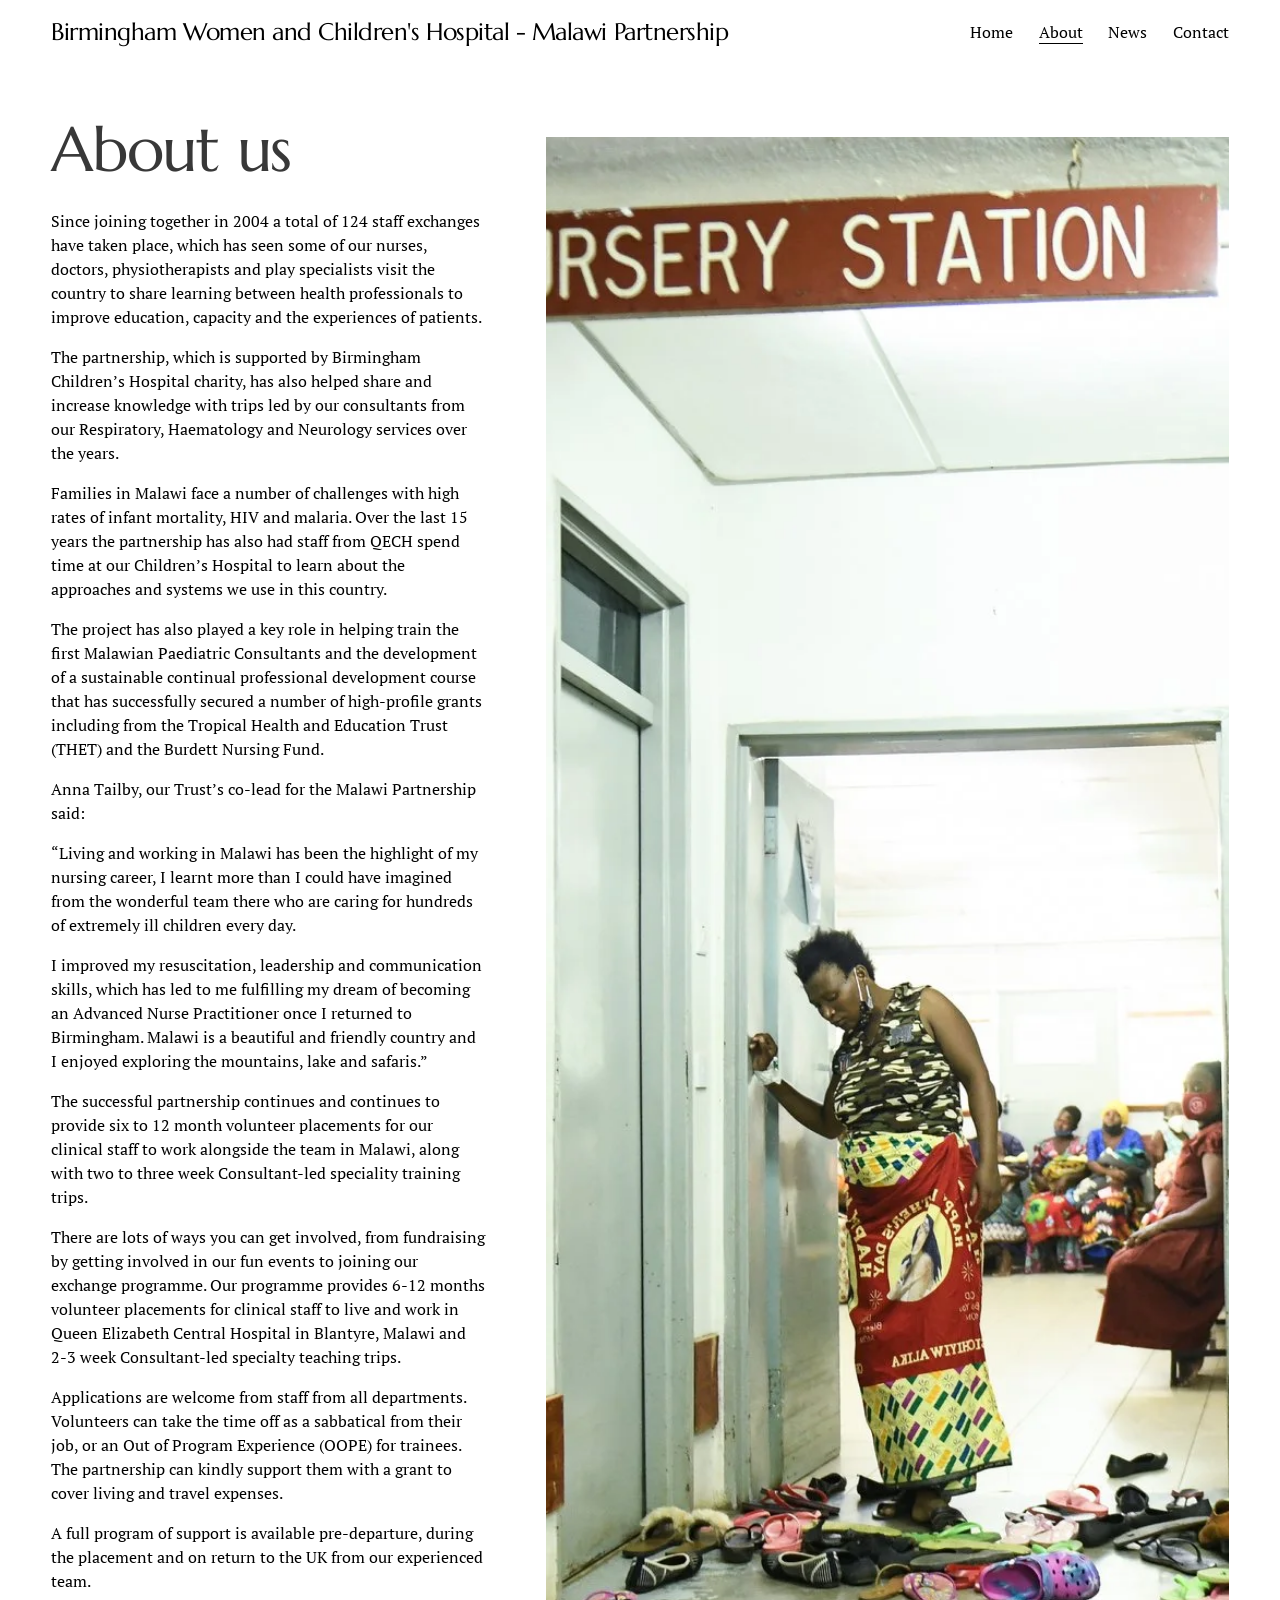
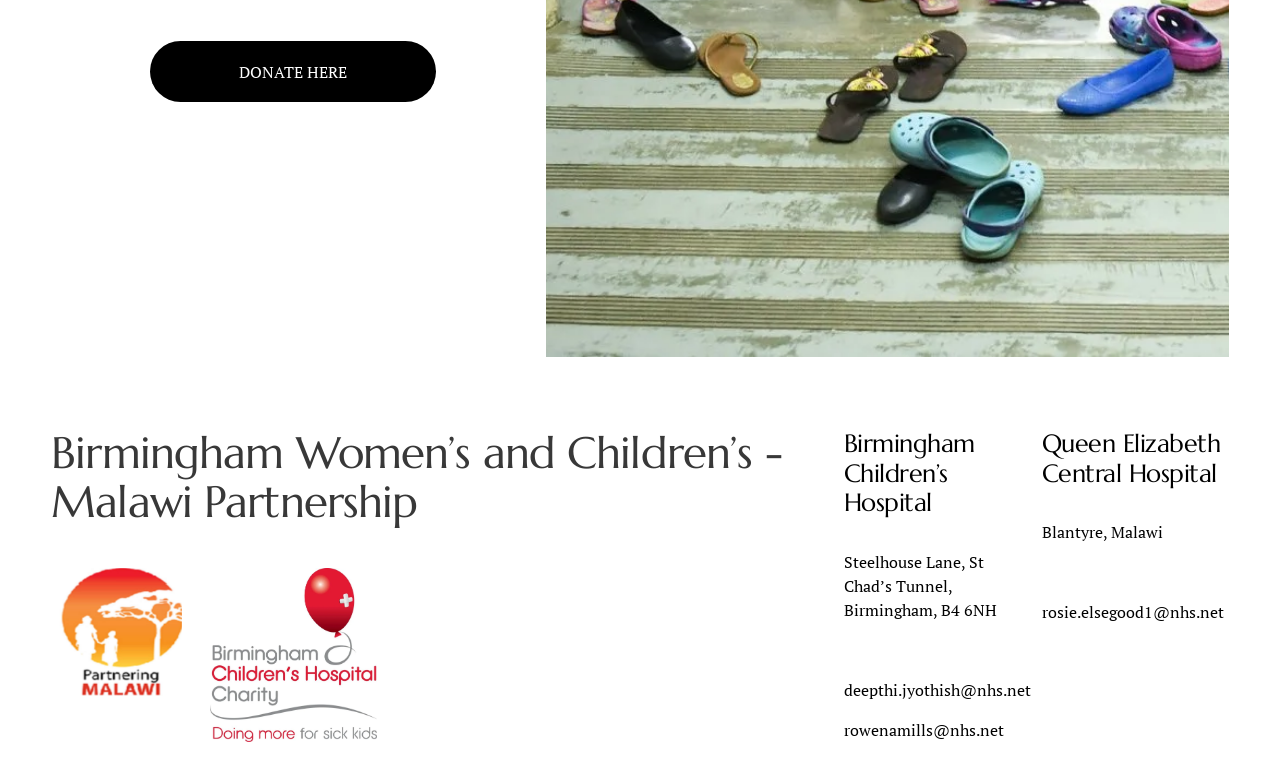
==== commit 1d31ad1a: "Tidy up" ====
--- a/about.html
+++ b/about.html
@@ -456,7 +456,7 @@
                   >
                     
                       <div class="header-title-text">
-                        <a id="site-title" href="/" data-animation-role="header-element">Birmingham Women and Children&#39;s Hospital - Malawi Partnership</a>
+                        <a id="site-title" href="./index.html" data-animation-role="header-element">Birmingham Women and Children&#39;s Hospital - Malawi Partnership</a>
                       </div>
                     
                     
@@ -474,7 +474,7 @@
   
     <div class="header-nav-item header-nav-item--collection header-nav-item--homepage">
       <a
-        href="/"
+        href="./index.html"
         data-animation-role="header-element"
         
       >
@@ -489,7 +489,7 @@
   
     <div class="header-nav-item header-nav-item--collection header-nav-item--active">
       <a
-        href="/about"
+        href="./about.html"
         data-animation-role="header-element"
         
           aria-current="page"
@@ -506,7 +506,7 @@
   
     <div class="header-nav-item header-nav-item--collection">
       <a
-        href="/news"
+        href="./news.html"
         data-animation-role="header-element"
         
       >
@@ -521,7 +521,7 @@
   
     <div class="header-nav-item header-nav-item--collection">
       <a
-        href="/contact"
+        href="./contact.html"
         data-animation-role="header-element"
         
       >
@@ -630,7 +630,7 @@
                   >
                     
                       <div class="header-title-text">
-                        <a id="site-title" href="/" data-animation-role="header-element">Birmingham Women and Children&#39;s Hospital - Malawi Partnership</a>
+                        <a id="site-title" href="./index.html" data-animation-role="header-element">Birmingham Women and Children&#39;s Hospital - Malawi Partnership</a>
                       </div>
                     
                     
@@ -648,7 +648,7 @@
   
     <div class="header-nav-item header-nav-item--collection header-nav-item--homepage">
       <a
-        href="/"
+        href="./index.html"
         data-animation-role="header-element"
         
       >
@@ -663,7 +663,7 @@
   
     <div class="header-nav-item header-nav-item--collection header-nav-item--active">
       <a
-        href="/about"
+        href="./about.html"
         data-animation-role="header-element"
         
           aria-current="page"
@@ -680,7 +680,7 @@
   
     <div class="header-nav-item header-nav-item--collection">
       <a
-        href="/news"
+        href="./news.html"
         data-animation-role="header-element"
         
       >
@@ -695,7 +695,7 @@
   
     <div class="header-nav-item header-nav-item--collection">
       <a
-        href="/contact"
+        href="./contact.html"
         data-animation-role="header-element"
         
       >
@@ -959,7 +959,7 @@
           
             <div class="container header-menu-nav-item header-menu-nav-item--collection header-menu-nav-item--homepage">
               <a
-                href="/"
+                href="./index.html"
                 
               >
                 <div class="header-menu-nav-item-content">
@@ -976,7 +976,7 @@
           
             <div class="container header-menu-nav-item header-menu-nav-item--collection header-menu-nav-item--active">
               <a
-                href="/about"
+                href="./about.html"
                 
                   aria-current="page"
                 
@@ -995,7 +995,7 @@
           
             <div class="container header-menu-nav-item header-menu-nav-item--collection">
               <a
-                href="/news"
+                href="./news.html"
                 
               >
                 <div class="header-menu-nav-item-content">
@@ -1012,7 +1012,7 @@
           
             <div class="container header-menu-nav-item header-menu-nav-item--collection">
               <a
-                href="/contact"
+                href="./contact.html"
                 
               >
                 <div class="header-menu-nav-item-content">
